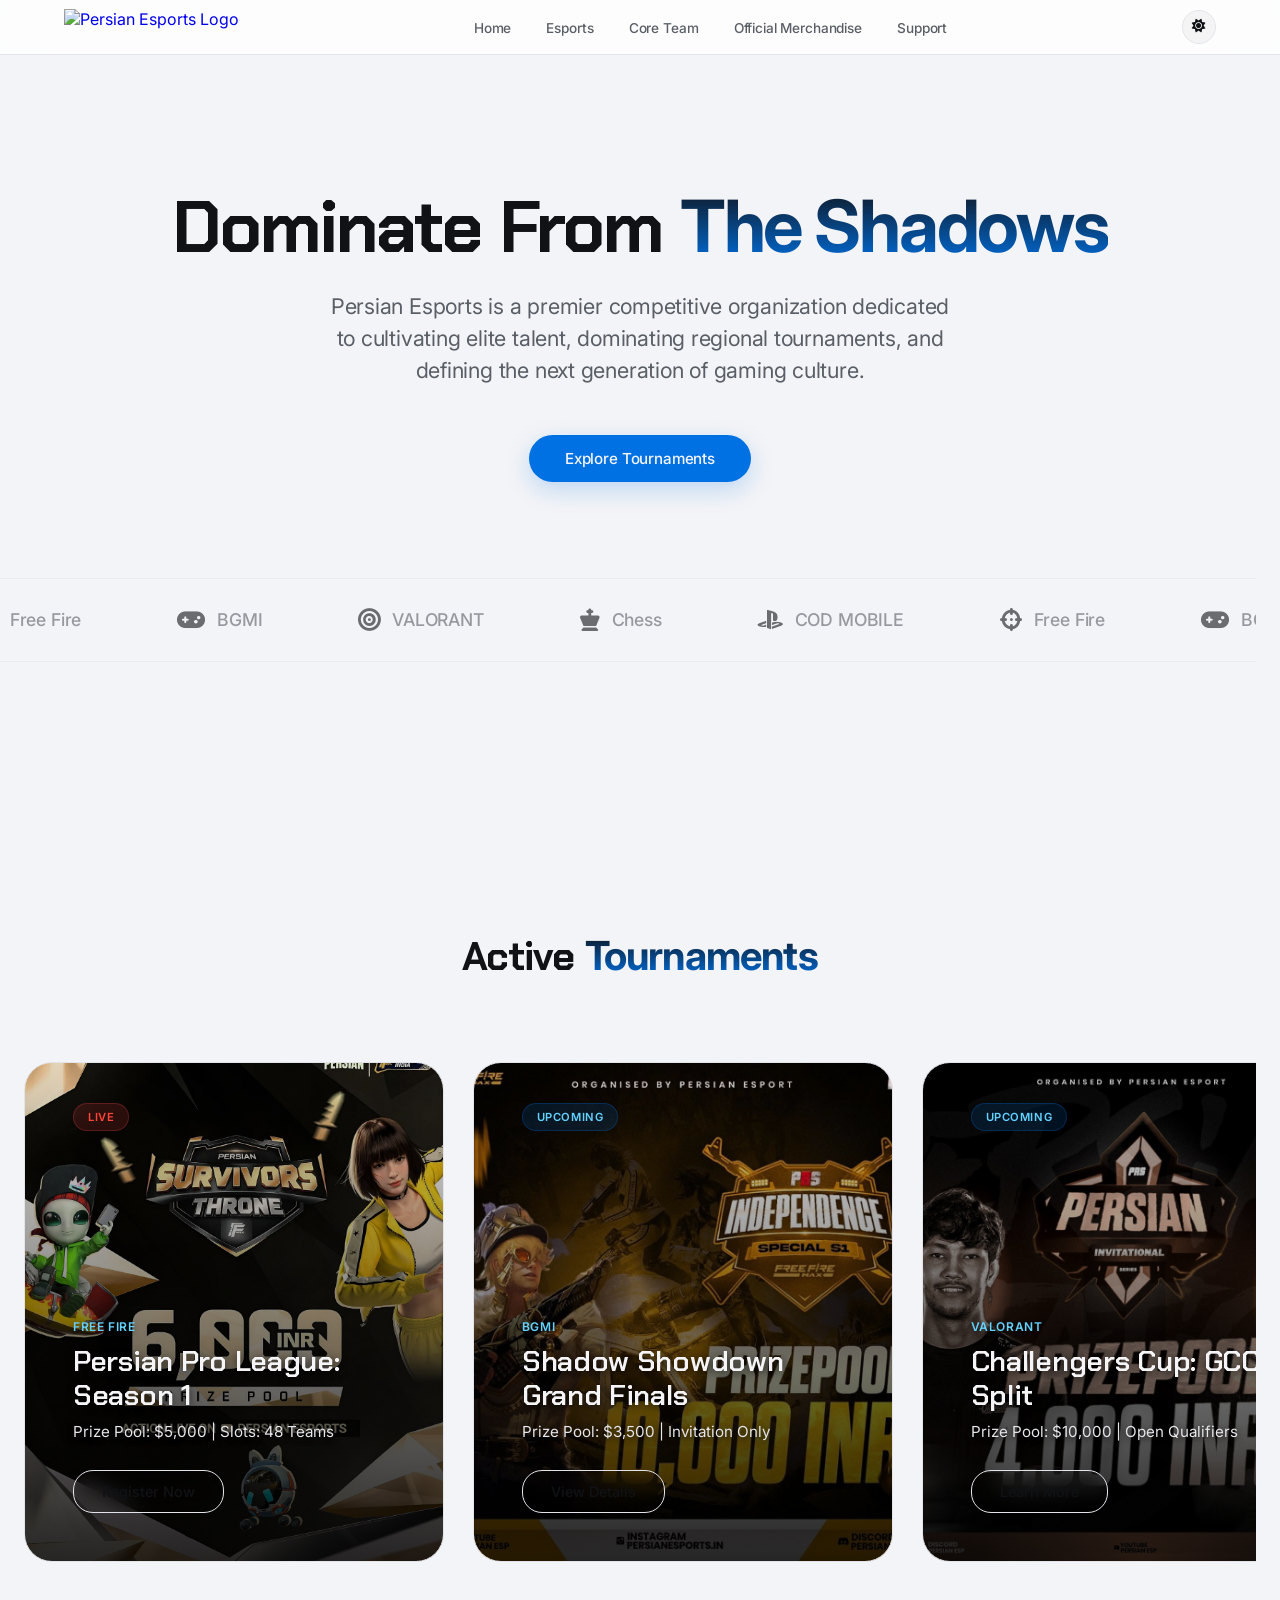
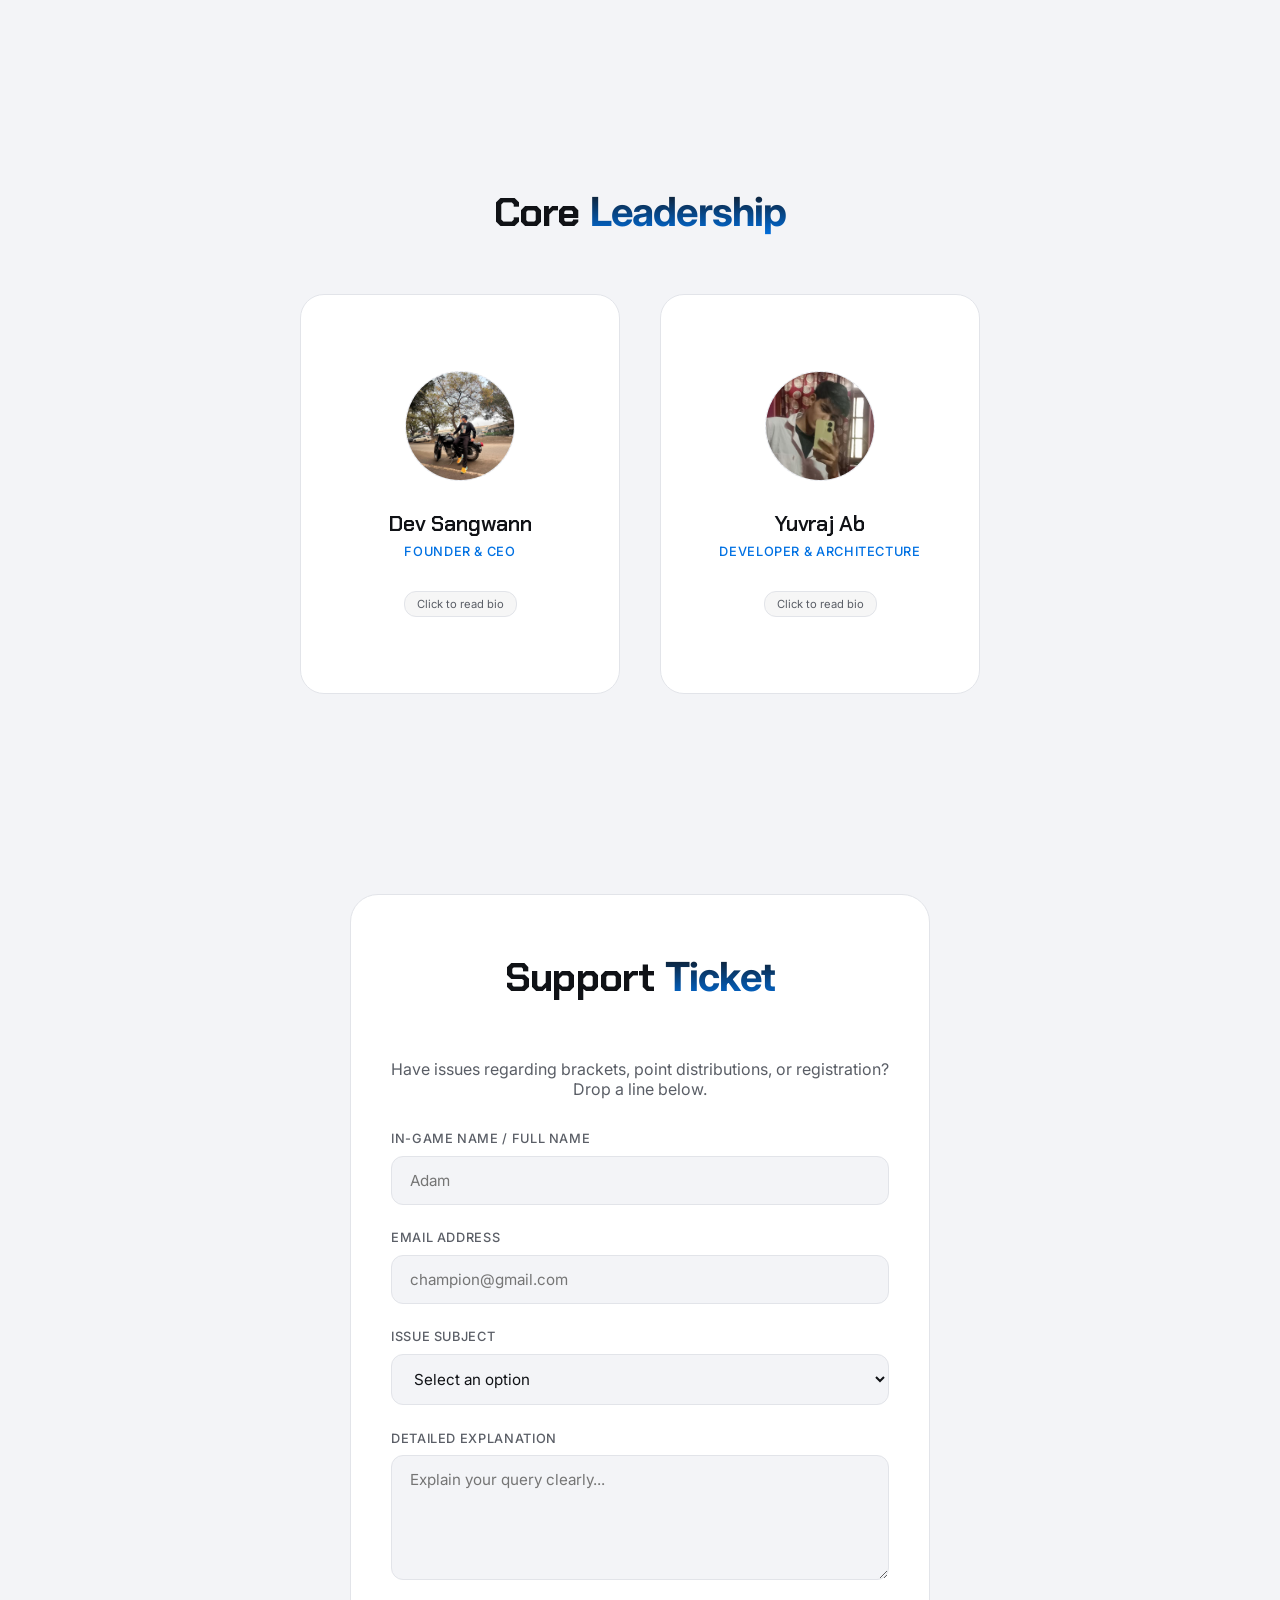
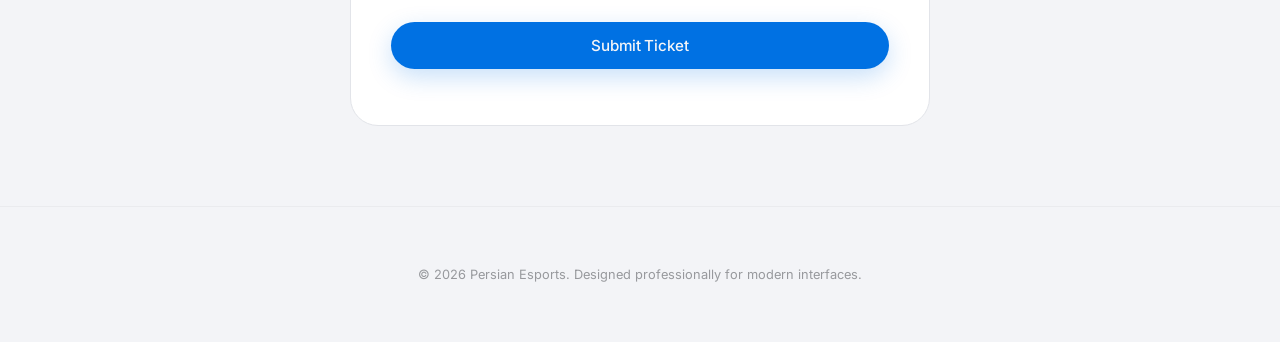
==== index.html @ 06c3b3c6 "Update index.html" ====
<!DOCTYPE html>
<html lang="en" data-theme="dark">
<head>
    <meta charset="UTF-8">
    <meta name="viewport" content="width=device-width, initial-scale=1.0">
    <title>Persian Esports</title>
    <link rel="preconnect" href="https://fonts.googleapis.com">
    <link rel="preconnect" href="https://fonts.gstatic.com" crossorigin>
    <link href="https://fonts.googleapis.com/css2?family=Chakra+Petch:wght@500;600;700&family=Inter:wght@400;500;600;700&display=swap" rel="stylesheet">
    <link rel="stylesheet" href="style.css">
    <link rel="stylesheet" href="https://cdnjs.cloudflare.com/ajax/libs/font-awesome/6.4.0/css/all.min.css">
</head>
<body>

    <canvas id="bg-canvas"></canvas>

    <nav class="navbar">
        <div class="nav-container">
            <a href="#home" class="logo-container">
                <img src="assets/bglogo.png" alt="Persian Esports Logo" class="nav-logo">
            </a>
            <ul class="nav-menu">
                <li><a href="#home">Home</a></li>
                <li><a href="#esports">Esports</a></li>
                <li><a href="#core-team">Core Team</a></li>
                <li><a href="merch.html">Official Merchandise</a></li>
                <li><a href="#support">Support</a></li>
            </ul>
            <div class="nav-actions">
                <button id="theme-toggle" class="theme-toggle" aria-label="Toggle theme">
                    <i class="fas fa-moon"></i>
                </button>
                <div class="hamburger">
                    <span class="bar"></span>
                    <span class="bar"></span>
                    <span class="bar"></span>
                </div>
            </div>
        </div>
    </nav>

    <main>

        <section id="home" class="section hero-section">
            <div class="hero-content">
                <h1>Dominate From <span class="text-gradient">The Shadows</span></h1>
                <p>Persian Esports is a premier competitive organization dedicated to cultivating elite talent, dominating regional tournaments, and defining the next generation of gaming culture.</p>
                <a href="#esports" class="btn-primary">Explore Tournaments</a>
            </div>

            <div class="partners-marquee">
                <div class="marquee-track">
                    <div class="partner-logo"><i class="fas fa-crosshairs"></i>Free Fire</div>
                    <div class="partner-logo"><i class="fas fa-gamepad"></i> BGMI</div>
                    <div class="partner-logo"><i class="fas fa-bullseye"></i> VALORANT</div>
                    <div class="partner-logo"><i class="fas fa-chess-king"></i> Chess</div>
                    <div class="partner-logo"><i class="fab fa-playstation"></i> COD MOBILE</div>
                    <div class="partner-logo"><i class="fas fa-crosshairs"></i>Free Fire</div>
                    <div class="partner-logo"><i class="fas fa-gamepad"></i> BGMI</div>
                    <div class="partner-logo"><i class="fas fa-bullseye"></i> VALORANT</div>
                    <div class="partner-logo"><i class="fas fa-chess-king"></i> Chess</div>
                    <div class="partner-logo"><i class="fab fa-playstation"></i> COD MOBILE</div>
                </div>
            </div>
        </section>

        <section id="esports" class="section">
            <h2 class="section-title">Active <span class="text-gradient">Tournaments</span></h2>
            <div class="apple-carousel">

                <div class="carousel-card" style="background-image: linear-gradient(180deg, rgba(0,0,0,0.1) 0%, rgba(0,0,0,0.85) 100%), url('assets/t1.jpg');">
                    <div class="card-badge live">Live</div>
                    <div class="card-content">
                        <span>Free Fire</span>
                        <h3>Persian Pro League: Season 1</h3>
                        <p>Prize Pool: $5,000 | Slots: 48 Teams</p>
                        <a href="#" class="btn-secondary">Register Now</a>
                    </div>
                </div>

                <div class="carousel-card" style="background-image: linear-gradient(180deg, rgba(0,0,0,0.1) 0%, rgba(0,0,0,0.85) 100%), url('assets/t2.jpg');">
                    <div class="card-badge upcoming">Upcoming</div>
                    <div class="card-content">
                        <span>BGMI</span>
                        <h3>Shadow Showdown Grand Finals</h3>
                        <p>Prize Pool: $3,500 | Invitation Only</p>
                        <a href="#" class="btn-secondary">View Details</a>
                    </div>
                </div>

                <div class="carousel-card" style="background-image: linear-gradient(180deg, rgba(0,0,0,0.1) 0%, rgba(0,0,0,0.85) 100%), url('assets/t3.jpg');">
                    <div class="card-badge upcoming">Upcoming</div>
                    <div class="card-content">
                        <span>Valorant</span>
                        <h3>Challengers Cup: GCC Split</h3>
                        <p>Prize Pool: $10,000 | Open Qualifiers</p>
                        <a href="#" class="btn-secondary">Learn More</a>
                    </div>
                </div>

                <div class="carousel-card" style="background-image: linear-gradient(180deg, rgba(0,0,0,0.1) 0%, rgba(0,0,0,0.85) 100%), url('assets/t4.jpg');">
                    <div class="card-badge upcoming">Upcoming</div>
                    <div class="card-content">
                        <span>Call of Duty</span>
                        <h3>Persian Mayhem: Warzone Split</h3>
                        <p>Prize Pool: $4,000 | Duo TPP</p>
                        <a href="#" class="btn-secondary">Learn More</a>
                    </div>
                </div>

            </div>
        </section>

        <section id="core-team" class="section">
            <h2 class="section-title">Core <span class="text-gradient">Leadership</span></h2>
            <div class="team-grid">

                <div class="team-card">
                    <div class="team-card-inner">
                        <div class="team-card-front">
                            <div class="photo-placeholder">
                                <img src="assets/devs.png" alt="Dev">
                            </div>
                            <h3>Dev Sangwann</h3>
                            <p class="role">Founder & CEO</p>
                            <span class="hint-text">Click to read bio</span>
                        </div>
                        <div class="team-card-back">
                            <h3>About Dev Sangwann</h3>
                            <p>Persian esports strategist with over 3 years of experience managing regional tier-1 lineups and executing massive scale events.</p>
                            <div class="social-links">
                                <a href="https://instagram.com/devsangwann"><i class="fab fa-instagram"></i></a>
                                <a href="https://discord.com/prs"><i class="fab fa-discord"></i></a>
                            </div>
                        </div>
                    </div>
                </div>

                <div class="team-card">
                    <div class="team-card-inner">
                        <div class="team-card-front">
                            <div class="photo-placeholder">
                                <img src="assets/yuvraj.png" alt="Yuvraj">
                            </div>
                            <h3>Yuvraj Ab</h3>
                            <p class="role">Developer & Architecture</p>
                            <span class="hint-text">Click to read bio</span>
                        </div>
                        <div class="team-card-back">
                            <h3>About Yuvraj</h3>
                            <p>Learning Software Developer, Building Systems and Architecture with the knowledge of LLM, Backends and Database Management. Connect throught ticket</p>
                            <div class="social-links">
                                <a href="https://instagram.com/f1.yuvraj"><i class="fab fa-instagram"></i></a>
                                <a href="https://twitter.com/ftyuvii"><i class="fab fa-twitter"></i></a>
                            </div>
                        </div>
                    </div>
                </div>

            </div>
        </section>

        <section id="support" class="section">
            <div class="support-container">
                <h2 class="section-title">Support <span class="text-gradient">Ticket</span></h2>
                <p class="support-subtext">Have issues regarding brackets, point distributions, or registration? Drop a line below.</p>

                <form id="support-form" action="https://formspree.io/f/YOUR_FORM_ID" method="POST">
                    <div class="form-group">
                        <label for="name">In-Game Name / Full Name</label>
                        <input type="text" id="name" name="name" required placeholder="Adam">
                    </div>
                    <div class="form-group">
                        <label for="email">Email Address</label>
                        <input type="email" id="email" name="email" required placeholder="champion@gmail.com">
                    </div>
                    <div class="form-group">
                        <label for="subject">Issue Subject</label>
                        <select id="subject" name="subject" required>
                            <option value="" disabled selected>Select an option</option>
                            <option value="registration">Registration Errors</option>
                            <option value="points">Points Table Dispute</option>
                            <option value="sponsorship">Sponsorship / Media</option>
                            <option value="other">Other Queries</option>
                        </select>
                    </div>
                    <div class="form-group">
                        <label for="message">Detailed Explanation</label>
                        <textarea id="message" name="message" rows="5" required placeholder="Explain your query clearly..."></textarea>
                    </div>
                    <button type="submit" class="btn-primary form-submit-btn">Submit Ticket</button>
                </form>

                <div id="success-modal" class="modal">
                    <div class="modal-content">
                        <i class="fas fa-check-circle success-icon"></i>
                        <h3>Ticket Submitted Successfully</h3>
                        <p>Our administrators will review your issue and reach out via email within 24 hours.</p>
                        <button id="close-modal" class="btn-secondary">Dismiss</button>
                    </div>
                </div>
            </div>
        </section>

    </main>

    <footer>
        <p>&copy; 2026 Persian Esports. Designed professionally for modern interfaces.</p>
    </footer>

    <script src="script.js"></script>
</body>
</html>
---- style.css ----
* {
    margin: 0;
    padding: 0;
    box-sizing: border-box;
    font-family: 'Inter', -apple-system, BlinkMacSystemFont, 'Segoe UI', Roboto, sans-serif;
    scroll-behavior: smooth;
    -webkit-font-smoothing: antialiased;
}

:root {
    --bg-deep-black: #000000;
    --bg-card-dark: #0a0a0f;
    --neon-blue: #0071e3;
    --neon-blue-glow: rgba(0, 113, 227, 0.3);
    --text-white: #f5f5f7;
    --text-gray: #86868b;
    --text-faint: rgba(255, 255, 255, 0.3);
    --border-color: #1c1c22;
    --surface-subtle: rgba(255, 255, 255, 0.03);
    --nav-bg: rgba(0, 0, 0, 0.75);
    --nav-mobile-bg: rgba(0, 0, 0, 0.96);
    --overlay-bg: rgba(0, 0, 0, 0.85);
    --input-bg: #000000;
}

html[data-theme="light"] {
    --bg-deep-black: #f3f4f7;
    --bg-card-dark: #ffffff;
    --neon-blue: #0071e3;
    --neon-blue-glow: rgba(0, 113, 227, 0.22);
    --text-white: #101216;
    --text-gray: #5a5e66;
    --text-faint: rgba(16, 18, 22, 0.4);
    --border-color: #e2e4e9;
    --surface-subtle: rgba(16, 18, 22, 0.035);
    --nav-bg: rgba(255, 255, 255, 0.78);
    --nav-mobile-bg: rgba(255, 255, 255, 0.97);
    --overlay-bg: rgba(10, 10, 15, 0.6);
    --input-bg: #f3f4f7;
}

html, body {
    background-color: var(--bg-deep-black);
    color: var(--text-white);
    width: 100%;
    max-width: 100%;
    overflow-x: hidden;
    position: relative;
    transition: background-color 0.35s ease, color 0.35s ease;
}

#bg-canvas {
    position: fixed;
    top: 0;
    left: 0;
    width: 100%;
    height: 100%;
    z-index: -1;
    pointer-events: none;
    opacity: 0.4;
}

.section {
    padding: 120px 24px 80px 24px;
    max-width: 1400px;
    margin: 0 auto;
    width: 100%;
    overflow: hidden;
}

.section-title {
    font-family: 'Chakra Petch', 'Inter', sans-serif;
    font-size: 2.5rem;
    font-weight: 700;
    letter-spacing: -0.02em;
    margin-bottom: 3.5rem;
    text-align: center;
}

.text-gradient {
    background: linear-gradient(180deg, #ffffff 0%, #0071e3 100%);
    -webkit-background-clip: text;
    -webkit-text-fill-color: transparent;
}

html[data-theme="light"] .text-gradient {
    background: linear-gradient(180deg, #101216 0%, #0071e3 100%);
    -webkit-background-clip: text;
    -webkit-text-fill-color: transparent;
}

.btn-primary {
    display: inline-block;
    background: var(--neon-blue);
    color: #f5f5f7;
    padding: 14px 36px;
    border-radius: 24px;
    text-decoration: none;
    font-weight: 500;
    font-size: 0.95rem;
    letter-spacing: -0.01em;
    box-shadow: 0 8px 24px var(--neon-blue-glow);
    transition: all 0.3s cubic-bezier(0.25, 1, 0.5, 1);
    border: none;
    cursor: pointer;
}

.btn-primary:hover {
    transform: scale(1.02);
    box-shadow: 0 12px 32px rgba(0, 113, 227, 0.5);
}

.btn-secondary {
    display: inline-block;
    background: var(--surface-subtle);
    color: var(--text-white);
    padding: 12px 28px;
    border-radius: 20px;
    text-decoration: none;
    font-weight: 500;
    font-size: 0.9rem;
    border: 1px solid var(--border-color);
    backdrop-filter: blur(12px);
    -webkit-backdrop-filter: blur(12px);
    transition: all 0.25s ease;
    cursor: pointer;
}

.btn-secondary:hover {
    background-color: var(--neon-blue);
    border-color: var(--neon-blue);
    color: #f5f5f7;
    box-shadow: 0 4px 12px var(--neon-blue-glow);
}

.navbar {
    position: fixed;
    top: 0;
    left: 0;
    width: 100%;
    background-color: var(--nav-bg);
    backdrop-filter: blur(20px);
    -webkit-backdrop-filter: blur(20px);
    border-bottom: 1px solid var(--border-color);
    z-index: 10000;
    transition: background-color 0.35s ease, border-color 0.35s ease;
}

.nav-container {
    display: flex;
    justify-content: space-between;
    align-items: center;
    max-width: 1200px;
    height: 54px;
    margin: 0 auto;
    padding: 0 24px;
}

.logo-container {
    display: flex;
    align-items: center;
    text-decoration: none;
    height: 100%;
}

.nav-logo {
    height: 36px;
    width: auto;
    object-fit: contain;
    transition: transform 0.25s ease;
}

.nav-logo:hover {
    transform: scale(1.04);
}

.nav-menu {
    display: flex;
    list-style: none;
    gap: 2.2rem;
}

.nav-menu a {
    color: var(--text-gray);
    text-decoration: none;
    font-weight: 500;
    font-size: 0.85rem;
    letter-spacing: -0.01em;
    transition: color 0.25s ease;
}

.nav-menu a:hover {
    color: var(--text-white);
}

.nav-actions {
    display: flex;
    align-items: center;
    gap: 1rem;
}

.theme-toggle {
    display: flex;
    align-items: center;
    justify-content: center;
    width: 34px;
    height: 34px;
    border-radius: 50%;
    border: 1px solid var(--border-color);
    background-color: var(--surface-subtle);
    color: var(--text-white);
    cursor: pointer;
    font-size: 0.85rem;
    transition: all 0.25s ease;
}

.theme-toggle:hover {
    border-color: var(--neon-blue);
    color: var(--neon-blue);
    transform: scale(1.06);
}

.hamburger {
    display: none;
    cursor: pointer;
    padding: 4px;
}

.bar {
    display: block;
    width: 18px;
    height: 2px;
    margin: 4px auto;
    transition: all 0.25s ease;
    background-color: var(--text-white);
}

.hero-section {
    min-height: 90vh;
    display: flex;
    flex-direction: column;
    justify-content: center;
    align-items: center;
    text-align: center;
    width: 100%;
}

.hero-content {
    padding: 0 20px;
}

.hero-content h1 {
    font-family: 'Chakra Petch', 'Inter', sans-serif;
    font-size: 4.5rem;
    font-weight: 700;
    letter-spacing: -0.03em;
    line-height: 1.05;
    margin-bottom: 1.5rem;
}

.hero-content p {
    font-size: 1.35rem;
    color: var(--text-gray);
    max-width: 640px;
    margin: 0 auto 3rem auto;
    line-height: 1.5;
    font-weight: 400;
    letter-spacing: -0.01em;
}

.partners-marquee {
    width: 100vw;
    position: relative;
    left: 50%;
    transform: translateX(-50%);
    margin-top: 6rem;
    overflow: hidden;
    padding: 30px 0;
    background: transparent;
    border-top: 1px solid var(--surface-subtle);
    border-bottom: 1px solid var(--surface-subtle);
}

.marquee-track {
    display: flex;
    width: max-content;
    animation: scrollMarquee 28s linear infinite;
    gap: 6rem;
}

.partner-logo {
    display: flex;
    align-items: center;
    gap: 12px;
    color: var(--text-gray);
    font-weight: 500;
    font-size: 1.1rem;
    letter-spacing: -0.01em;
    white-space: nowrap;
    opacity: 0.6;
    transition: opacity 0.3s ease;
}

.partner-logo:hover {
    opacity: 0.9;
}

.partner-logo i {
    font-size: 1.4rem;
    color: var(--text-white);
}

@keyframes scrollMarquee {
    0% { transform: translateX(0); }
    100% { transform: translateX(-50%); }
}

.apple-carousel {
    display: flex;
    gap: 1.8rem;
    overflow-x: auto;
    padding: 24px 0;
    scroll-snap-type: x mandatory;
    scrollbar-width: none;
    -ms-overflow-style: none;
}

.apple-carousel::-webkit-scrollbar {
    display: none;
}

.carousel-card {
    flex: 0 0 420px;
    height: 500px;
    background-color: var(--bg-card-dark);
    background-size: cover;
    background-position: center;
    background-repeat: no-repeat;
    border-radius: 28px;
    border: 1px solid var(--border-color);
    padding: 3rem;
    display: flex;
    flex-direction: column;
    justify-content: flex-end;
    position: relative;
    scroll-snap-align: start;
    transition: all 0.4s cubic-bezier(0.25, 1, 0.5, 1);
}

.carousel-card:hover {
    transform: translateY(-6px);
    border-color: rgba(0, 113, 227, 0.4);
    box-shadow: 0 20px 40px rgba(0, 113, 227, 0.15);
}

.card-badge {
    position: absolute;
    top: 2.5rem;
    left: 3rem;
    padding: 6px 14px;
    border-radius: 16px;
    font-size: 0.7rem;
    text-transform: uppercase;
    font-weight: 600;
    letter-spacing: 0.05em;
}

.card-badge.live {
    background-color: rgba(239, 68, 68, 0.15);
    color: #ff453a;
    border: 1px solid rgba(239, 68, 68, 0.25);
}

.card-badge.upcoming {
    background-color: rgba(0, 113, 227, 0.15);
    color: #64d2ff;
    border: 1px solid rgba(0, 113, 227, 0.25);
}

.carousel-card span {
    text-transform: uppercase;
    font-size: 0.75rem;
    color: #64d2ff;
    font-weight: 600;
    letter-spacing: 0.05em;
    display: block;
    margin-bottom: 0.6rem;
    text-shadow: 0 2px 4px rgba(0,0,0,0.5);
}

.carousel-card h3 {
    font-family: 'Chakra Petch', 'Inter', sans-serif;
    font-size: 1.8rem;
    font-weight: 600;
    line-height: 1.2;
    margin-bottom: 0.6rem;
    letter-spacing: -0.01em;
    color: #f5f5f7;
    text-shadow: 0 2px 8px rgba(0,0,0,0.8);
}

.carousel-card p {
    color: #e5e5ea;
    font-size: 0.95rem;
    margin-bottom: 1.8rem;
    text-shadow: 0 2px 6px rgba(0,0,0,0.8);
}

.poster-grid {
    display: grid;
    grid-template-columns: repeat(auto-fill, minmax(280px, 1fr));
    gap: 1.8rem;
    width: 100%;
}

.poster-item {
    background-color: var(--bg-card-dark);
    aspect-ratio: 3/4;
    border-radius: 22px;
    border: 1px solid var(--border-color);
    overflow: hidden;
    position: relative;
    transition: all 0.3s cubic-bezier(0.25, 1, 0.5, 1);
}

.poster-item:hover {
    transform: scale(1.02);
    border-color: rgba(0, 113, 227, 0.3);
}

.poster-placeholder {
    width: 100%;
    height: 100%;
    display: flex;
    flex-direction: column;
    justify-content: center;
    align-items: center;
    color: var(--border-color);
    padding: 24px;
    text-align: center;
}

.poster-icon {
    font-size: 2.5rem;
    margin-bottom: 1.2rem;
    color: var(--surface-subtle);
}

.poster-placeholder span {
    color: var(--text-gray);
    font-size: 0.9rem;
    font-weight: 400;
}

.team-grid {
    display: flex;
    justify-content: center;
    align-items: center;
    flex-wrap: wrap;
    gap: 2.5rem;
    width: 100%;
}

.team-card {
    background-color: transparent;
    width: 320px;
    height: 400px;
    perspective: 1000px;
    cursor: pointer;
}

.team-card-inner {
    position: relative;
    width: 100%;
    height: 100%;
    text-align: center;
    transition: transform 0.6s cubic-bezier(0.4, 0, 0.2, 1);
    transform-style: preserve-3d;
}

.team-card.flipped .team-card-inner {
    transform: rotateY(180deg);
}

.team-card-front, .team-card-back {
    position: absolute;
    width: 100%;
    height: 100%;
    -webkit-backface-visibility: hidden;
    backface-visibility: hidden;
    border-radius: 24px;
    border: 1px solid var(--border-color);
    padding: 2.5rem;
    display: flex;
    flex-direction: column;
    justify-content: center;
    align-items: center;
}

.team-card-front {
    background-color: var(--bg-card-dark);
}

.photo-placeholder {
    width: 110px;
    height: 110px;
    border-radius: 50%;
    background-color: var(--bg-deep-black);
    border: 1px dashed var(--border-color);
    display: flex;
    justify-content: center;
    align-items: center;
    font-size: 2rem;
    overflow: hidden;
    color: var(--text-faint);
    margin-bottom: 1.8rem;
}

.photo-placeholder img {
    width: 100%;
    height: 100%;
    object-fit: cover;
}

.team-card-front h3 {
    font-family: 'Chakra Petch', 'Inter', sans-serif;
    font-size: 1.35rem;
    font-weight: 600;
    margin-bottom: 0.4rem;
    letter-spacing: -0.01em;
}

.role {
    color: var(--neon-blue);
    font-weight: 500;
    font-size: 0.8rem;
    text-transform: uppercase;
    letter-spacing: 0.05em;
    margin-bottom: 2rem;
}

.hint-text {
    font-size: 0.7rem;
    color: var(--text-gray);
    border: 1px solid var(--border-color);
    padding: 5px 12px;
    border-radius: 12px;
    background: var(--surface-subtle);
}

.team-card-back {
    background-color: var(--bg-card-dark);
    transform: rotateY(180deg);
    border-color: rgba(0, 113, 227, 0.25);
}

.team-card-back h3 {
    font-family: 'Chakra Petch', 'Inter', sans-serif;
}

.team-card-back p {
    color: var(--text-gray);
    font-size: 0.9rem;
    line-height: 1.6;
    margin-top: 1rem;
    margin-bottom: 1.8rem;
}

.social-links {
    display: flex;
    gap: 1.2rem;
}

.social-links a {
    color: var(--text-gray);
    font-size: 1.1rem;
    transition: color 0.2s ease;
}

.social-links a:hover {
    color: var(--neon-blue);
}

.support-container {
    max-width: 580px;
    margin: 0 auto;
    background-color: var(--bg-card-dark);
    padding: 3.5rem 2.5rem;
    border-radius: 28px;
    border: 1px solid var(--border-color);
    width: 100%;
}

.support-subtext {
    text-align: center;
    color: var(--text-gray);
    margin-bottom: 2rem;
}

#support-form {
    display: flex;
    flex-direction: column;
    gap: 1.6rem;
}

.form-group {
    display: flex;
    flex-direction: column;
    gap: 0.6rem;
}

.form-group label {
    font-size: 0.8rem;
    text-transform: uppercase;
    font-weight: 500;
    letter-spacing: 0.05em;
    color: var(--text-gray);
}

.form-group input, .form-group select, .form-group textarea {
    background-color: var(--input-bg);
    border: 1px solid var(--border-color);
    padding: 14px 18px;
    border-radius: 12px;
    color: var(--text-white);
    font-size: 0.95rem;
    outline: none;
    transition: all 0.2s ease;
    width: 100%;
}

.form-group input:focus, .form-group select:focus, .form-group textarea:focus {
    border-color: var(--neon-blue);
    background-color: var(--surface-subtle);
}

.form-submit-btn {
    width: 100%;
    margin-top: 1rem;
}

.modal {
    display: none;
    position: fixed;
    top: 0;
    left: 0;
    width: 100%;
    height: 100%;
    background-color: var(--overlay-bg);
    backdrop-filter: blur(16px);
    -webkit-backdrop-filter: blur(16px);
    z-index: 99999;
    justify-content: center;
    align-items: center;
    padding: 24px;
}

.modal-content {
    background-color: var(--bg-card-dark);
    border: 1px solid var(--border-color);
    max-width: 420px;
    width: 100%;
    padding: 3.5rem 2.5rem;
    border-radius: 28px;
    text-align: center;
}

.success-icon {
    font-size: 3.5rem;
    color: #30d158;
    margin-bottom: 1.5rem;
}

.modal-content h3 {
    font-family: 'Chakra Petch', 'Inter', sans-serif;
    font-size: 1.4rem;
    font-weight: 600;
    margin-bottom: 0.8rem;
    letter-spacing: -0.01em;
}

.modal-content p {
    color: var(--text-gray);
    font-size: 0.9rem;
    line-height: 1.5;
    margin-bottom: 2rem;
}

footer {
    text-align: center;
    padding: 60px 24px;
    border-top: 1px solid var(--surface-subtle);
    color: var(--text-faint);
    font-size: 0.8rem;
    width: 100%;
}

.merch-hero {
    text-align: center;
    padding-top: 60px;
}

.merch-hero p {
    color: var(--text-gray);
    max-width: 560px;
    margin: 1rem auto 0 auto;
    font-size: 1.05rem;
    line-height: 1.6;
}

.merch-grid {
    display: grid;
    grid-template-columns: repeat(auto-fill, minmax(260px, 1fr));
    gap: 1.8rem;
    width: 100%;
    margin-top: 3.5rem;
}

.merch-card {
    background-color: var(--bg-card-dark);
    border: 1px solid var(--border-color);
    border-radius: 22px;
    padding: 2.5rem 1.8rem;
    text-align: center;
    transition: all 0.3s cubic-bezier(0.25, 1, 0.5, 1);
}

.merch-card:hover {
    transform: translateY(-6px);
    border-color: rgba(0, 113, 227, 0.35);
    box-shadow: 0 20px 40px rgba(0, 113, 227, 0.12);
}

.merch-icon {
    width: 64px;
    height: 64px;
    border-radius: 50%;
    background: var(--surface-subtle);
    border: 1px solid var(--border-color);
    display: flex;
    align-items: center;
    justify-content: center;
    font-size: 1.5rem;
    color: var(--neon-blue);
    margin: 0 auto 1.4rem auto;
}

.merch-card h3 {
    font-family: 'Chakra Petch', 'Inter', sans-serif;
    font-size: 1.15rem;
    font-weight: 600;
    margin-bottom: 0.6rem;
}

.merch-card p {
    color: var(--text-gray);
    font-size: 0.9rem;
    line-height: 1.5;
}

.merch-tag {
    display: inline-block;
    margin-top: 1.2rem;
    padding: 5px 14px;
    border-radius: 14px;
    font-size: 0.7rem;
    font-weight: 600;
    text-transform: uppercase;
    letter-spacing: 0.05em;
    background-color: rgba(0, 113, 227, 0.15);
    color: #64d2ff;
    border: 1px solid rgba(0, 113, 227, 0.25);
}

@media (max-width: 900px) {
    .hero-content h1 {
        font-size: 3.2rem;
    }
}

@media (max-width: 768px) {
    .hamburger {
        display: block;
    }

    .hamburger.active .bar:nth-child(2) { opacity: 0; }
    .hamburger.active .bar:nth-child(1) { transform: translateY(6px) rotate(45deg); }
    .hamburger.active .bar:nth-child(3) { transform: translateY(-6px) rotate(-45deg); }

    .nav-menu {
        position: fixed;
        left: -100%;
        top: 54px;
        flex-direction: column;
        background-color: var(--nav-mobile-bg);
        backdrop-filter: blur(20px);
        -webkit-backdrop-filter: blur(20px);
        width: 100%;
        height: calc(100vh - 54px);
        text-align: center;
        gap: 3.5rem;
        padding-top: 5rem;
        transition: left 0.4s cubic-bezier(0.1, 1, 0.1, 1);
        border-top: 1px solid var(--border-color);
        z-index: 9999;
    }

    .nav-menu.active {
        left: 0;
    }

    .nav-menu a {
        font-size: 1.1rem;
        color: var(--text-white);
        display: block;
        width: 100%;
    }

    .section {
        padding: 90px 20px 50px 20px;
    }

    .hero-content h1 {
        font-size: 2.6rem;
    }

    .apple-carousel {
        padding-left: 0;
        gap: 1.2rem;
    }

    .carousel-card {
        flex: 0 0 85vw;
        height: 440px;
        background-size: cover;
        background-position: center;
        background-repeat: no-repeat;
        padding: 2rem;
    }

    .support-container {
        padding: 2.5rem 1.5rem;
    }

    .team-card {
        width: 100%;
        max-width: 320px;
    }
}
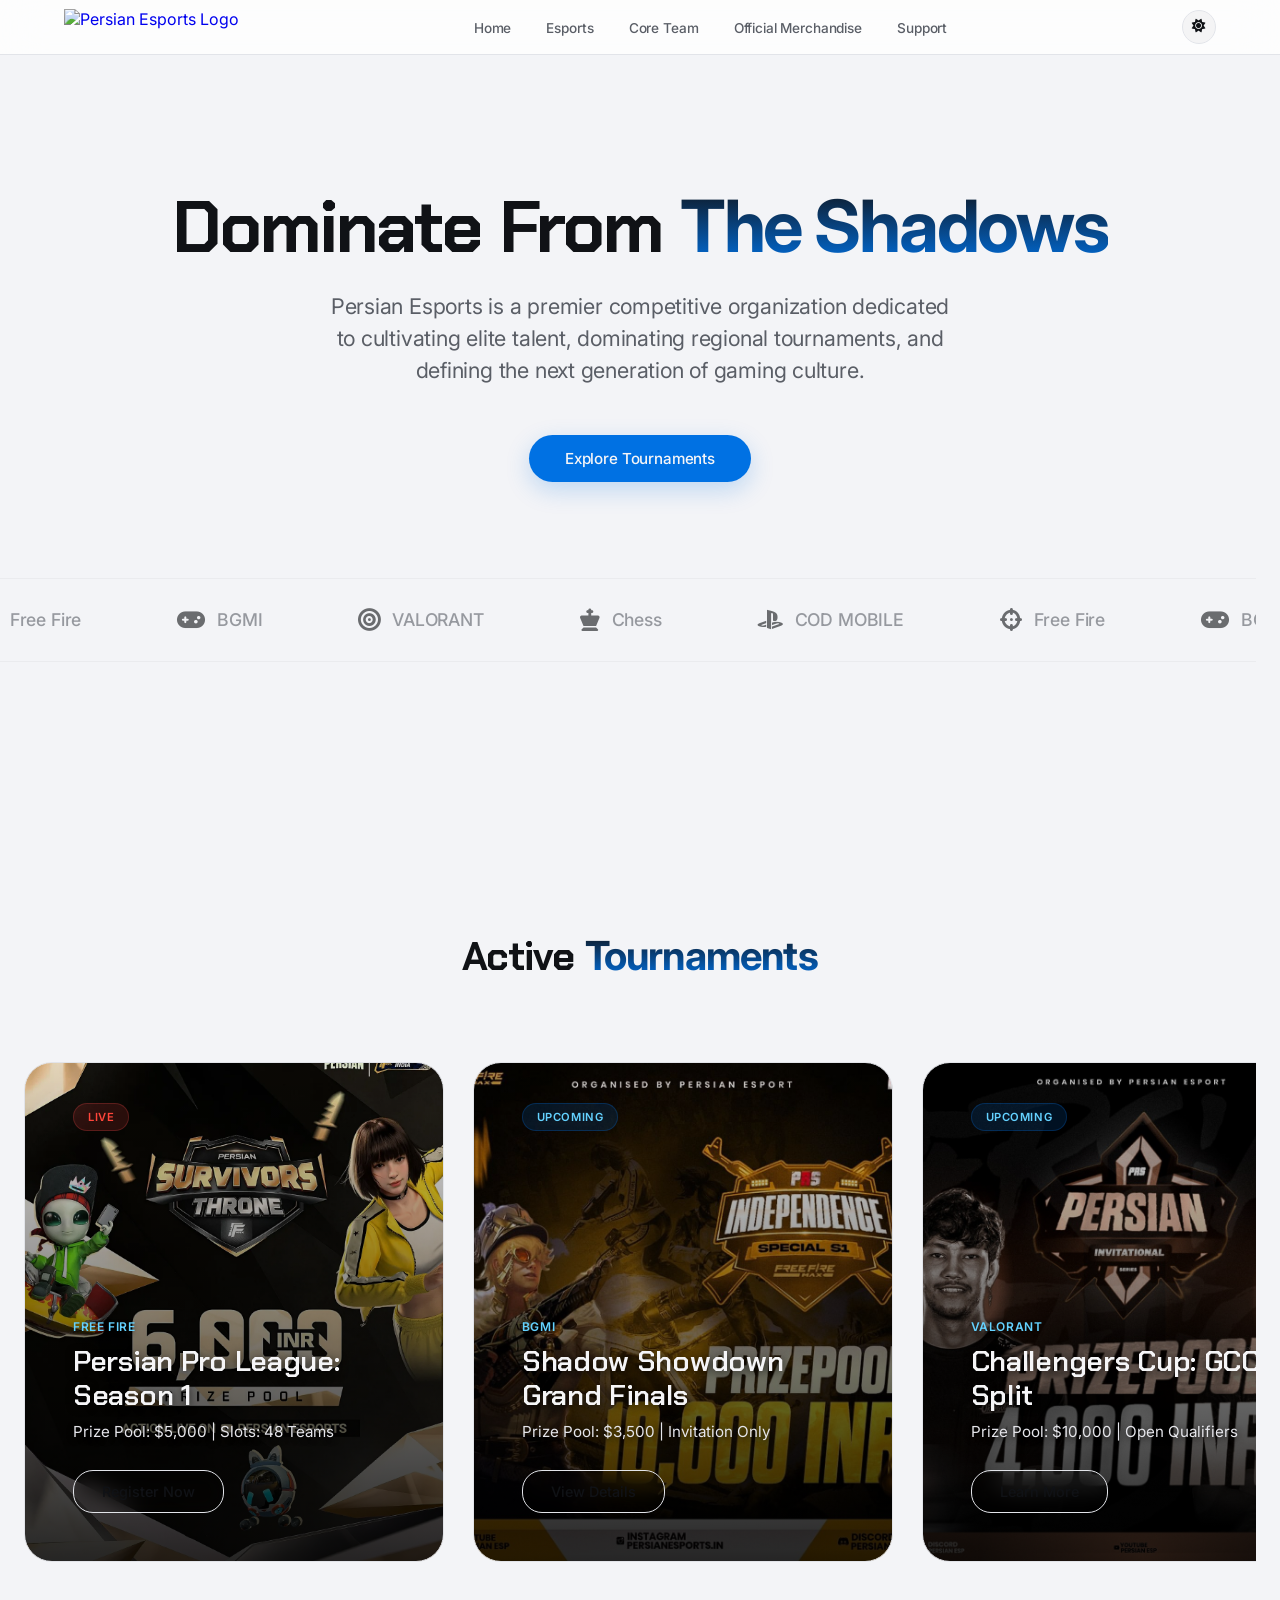
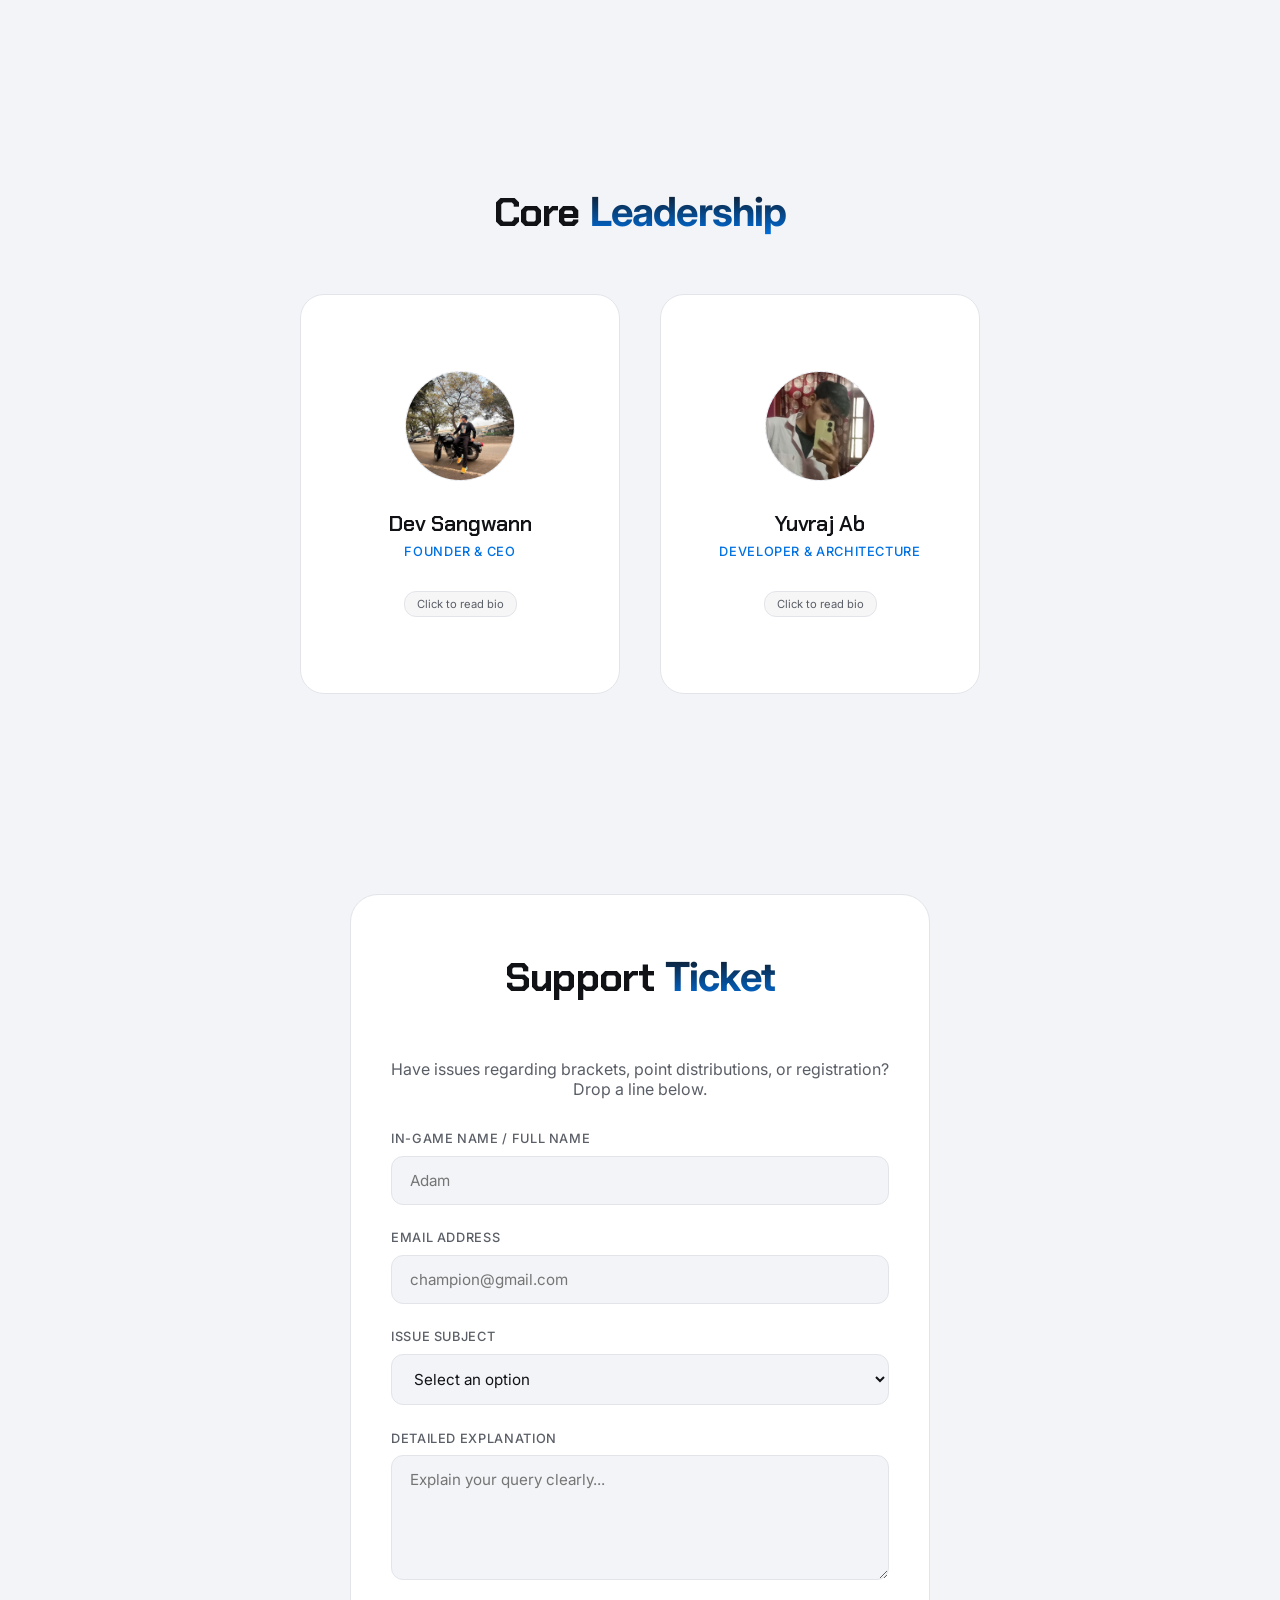
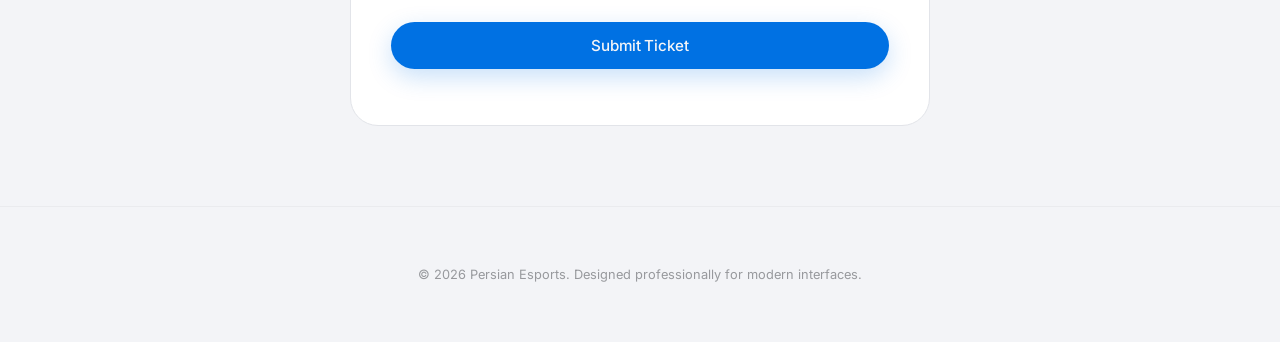
==== commit 7e18cbe9: "Update index.html" ====
--- a/index.html
+++ b/index.html
@@ -129,7 +129,7 @@
                             <h3>About Dev Sangwann</h3>
                             <p>Persian esports strategist with over 3 years of experience managing regional tier-1 lineups and executing massive scale events.</p>
                             <div class="social-links">
-                                <a href="https://instagram.com/devsangwann"><i class="fab fa-instagram"></i></a>
+                                <a href="https://instagram.com/devsangwann1"><i class="fab fa-instagram"></i></a>
                                 <a href="https://discord.com/prs"><i class="fab fa-discord"></i></a>
                             </div>
                         </div>
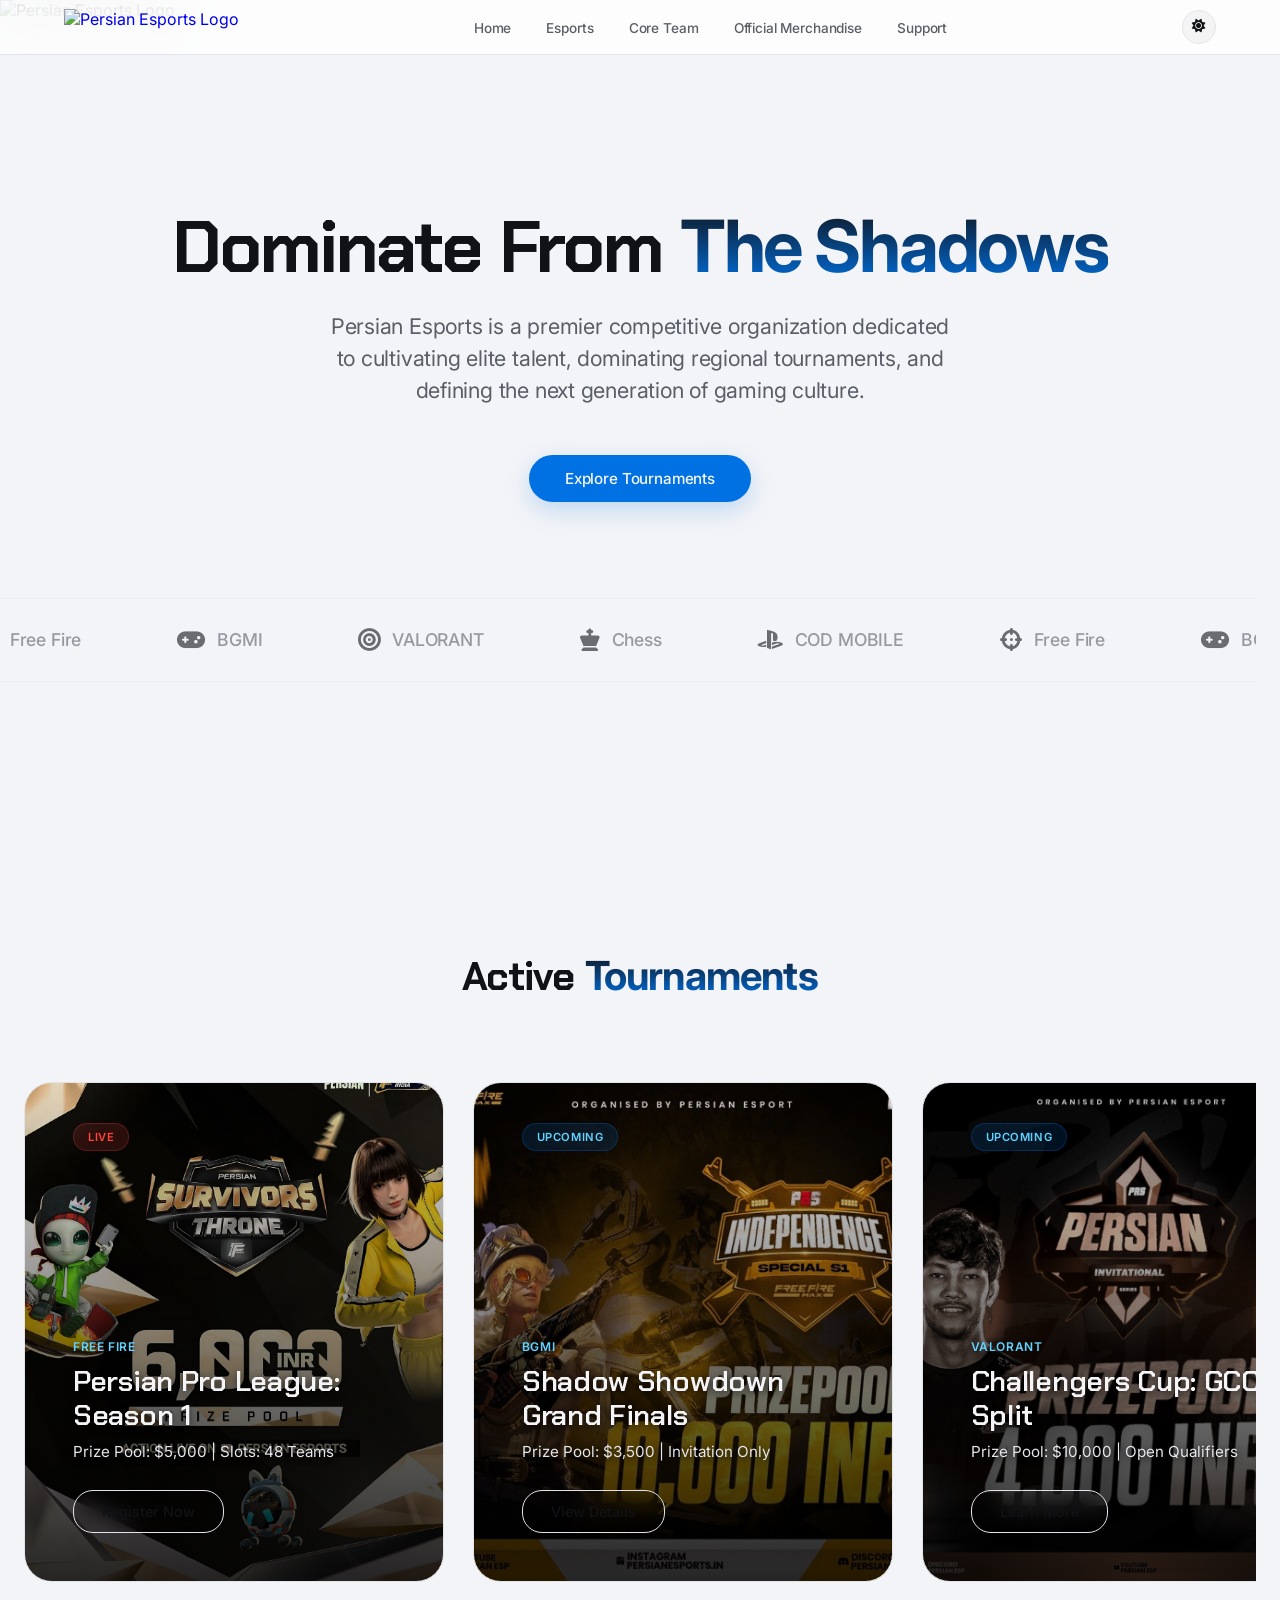
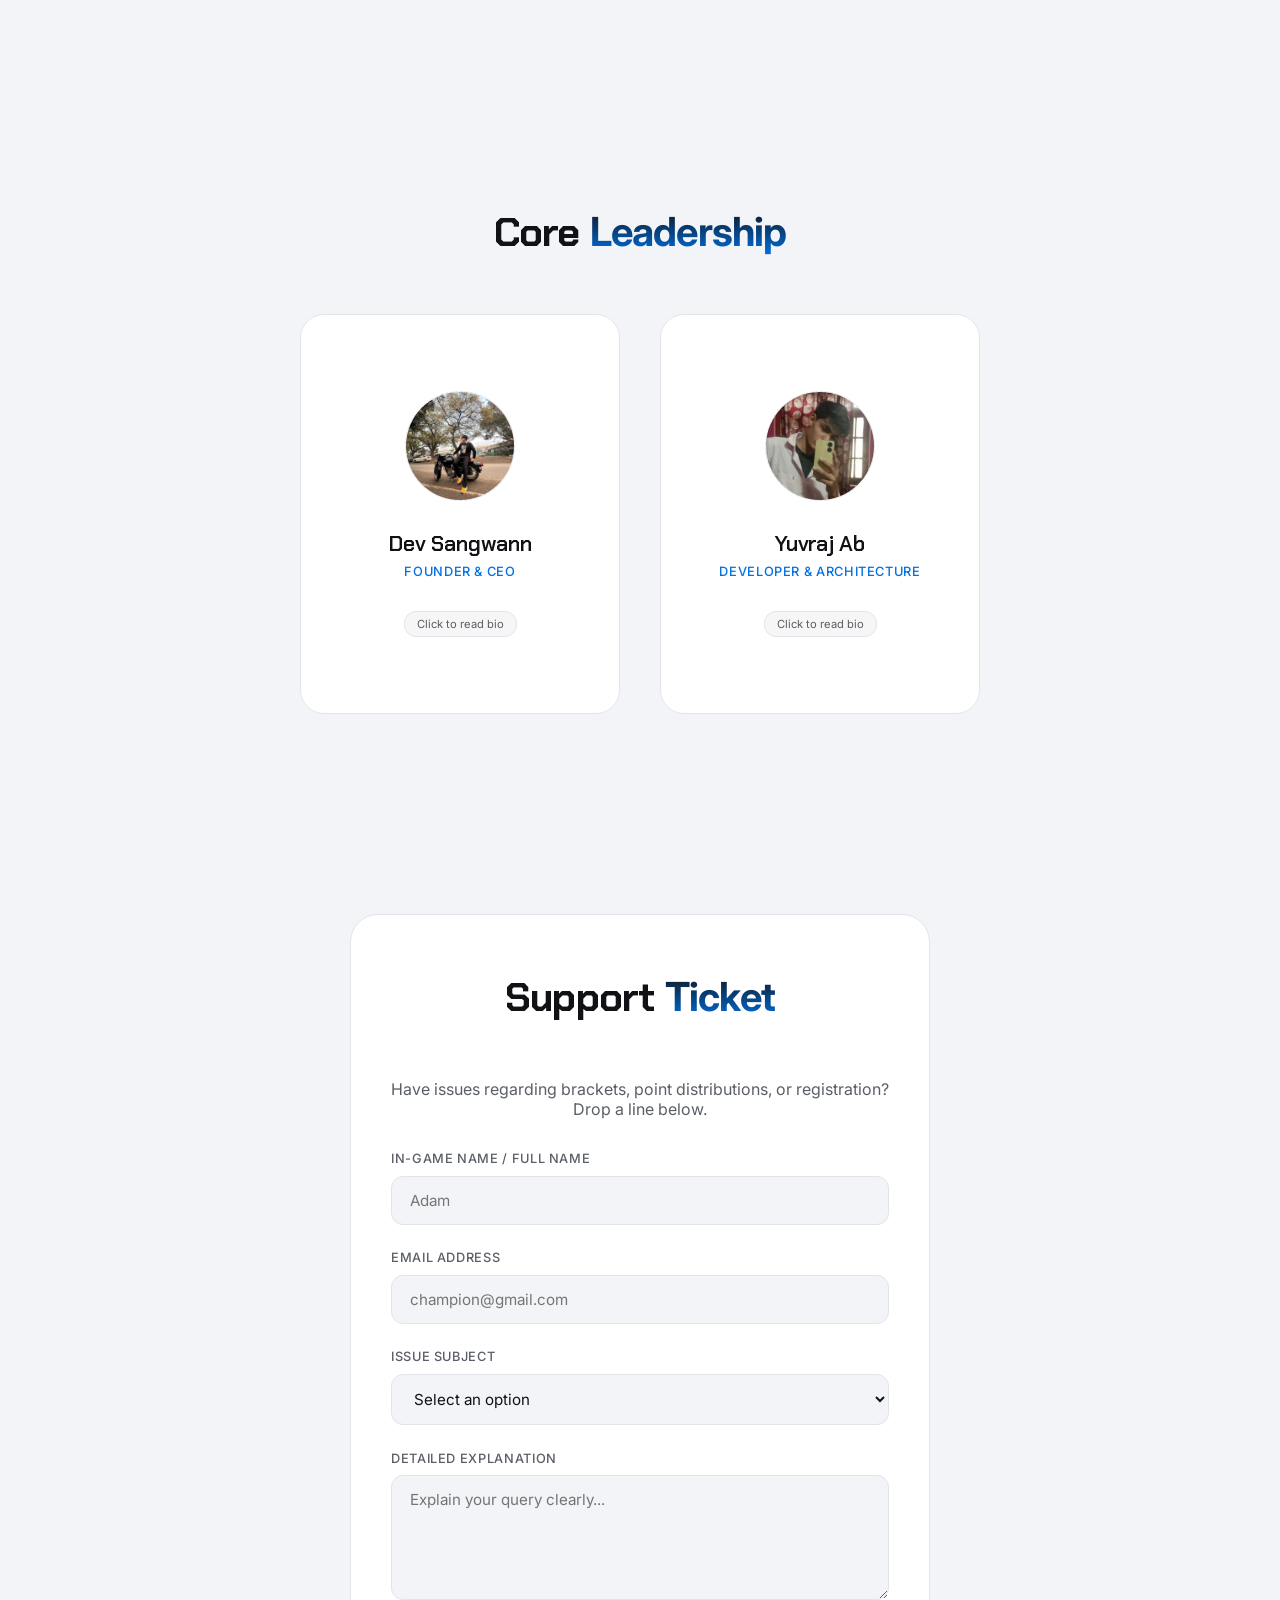
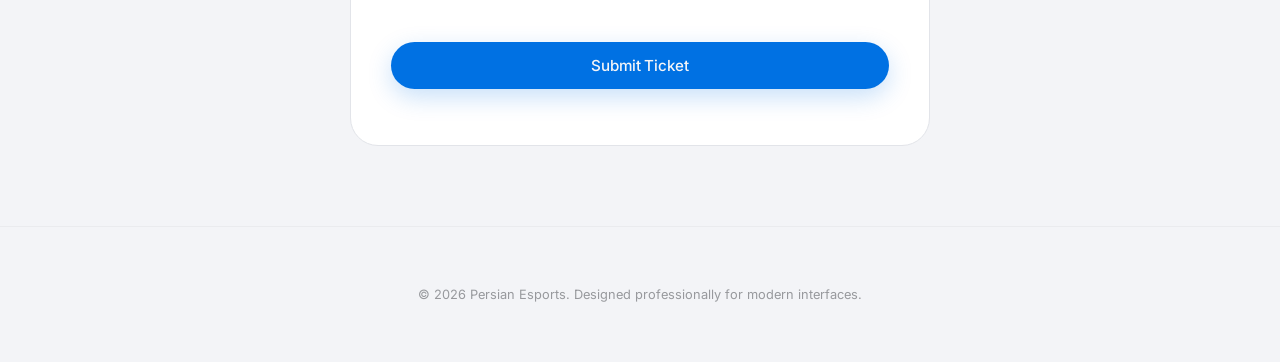
==== commit c172ac15: "Update index.html" ====
--- a/index.html
+++ b/index.html
@@ -11,6 +11,14 @@
     <link rel="stylesheet" href="https://cdnjs.cloudflare.com/ajax/libs/font-awesome/6.4.0/css/all.min.css">
 </head>
 <body>
+<div id="loading-screen">
+    <div class="loader-container">
+        <img src="assets/bglogo.png" alt="Persian Esports Logo" class="loader-logo">
+        <div class="loader-line-bar">
+            <div class="loader-line-progress"></div>
+        </div>
+    </div>
+</div>
 
     <canvas id="bg-canvas"></canvas>
 
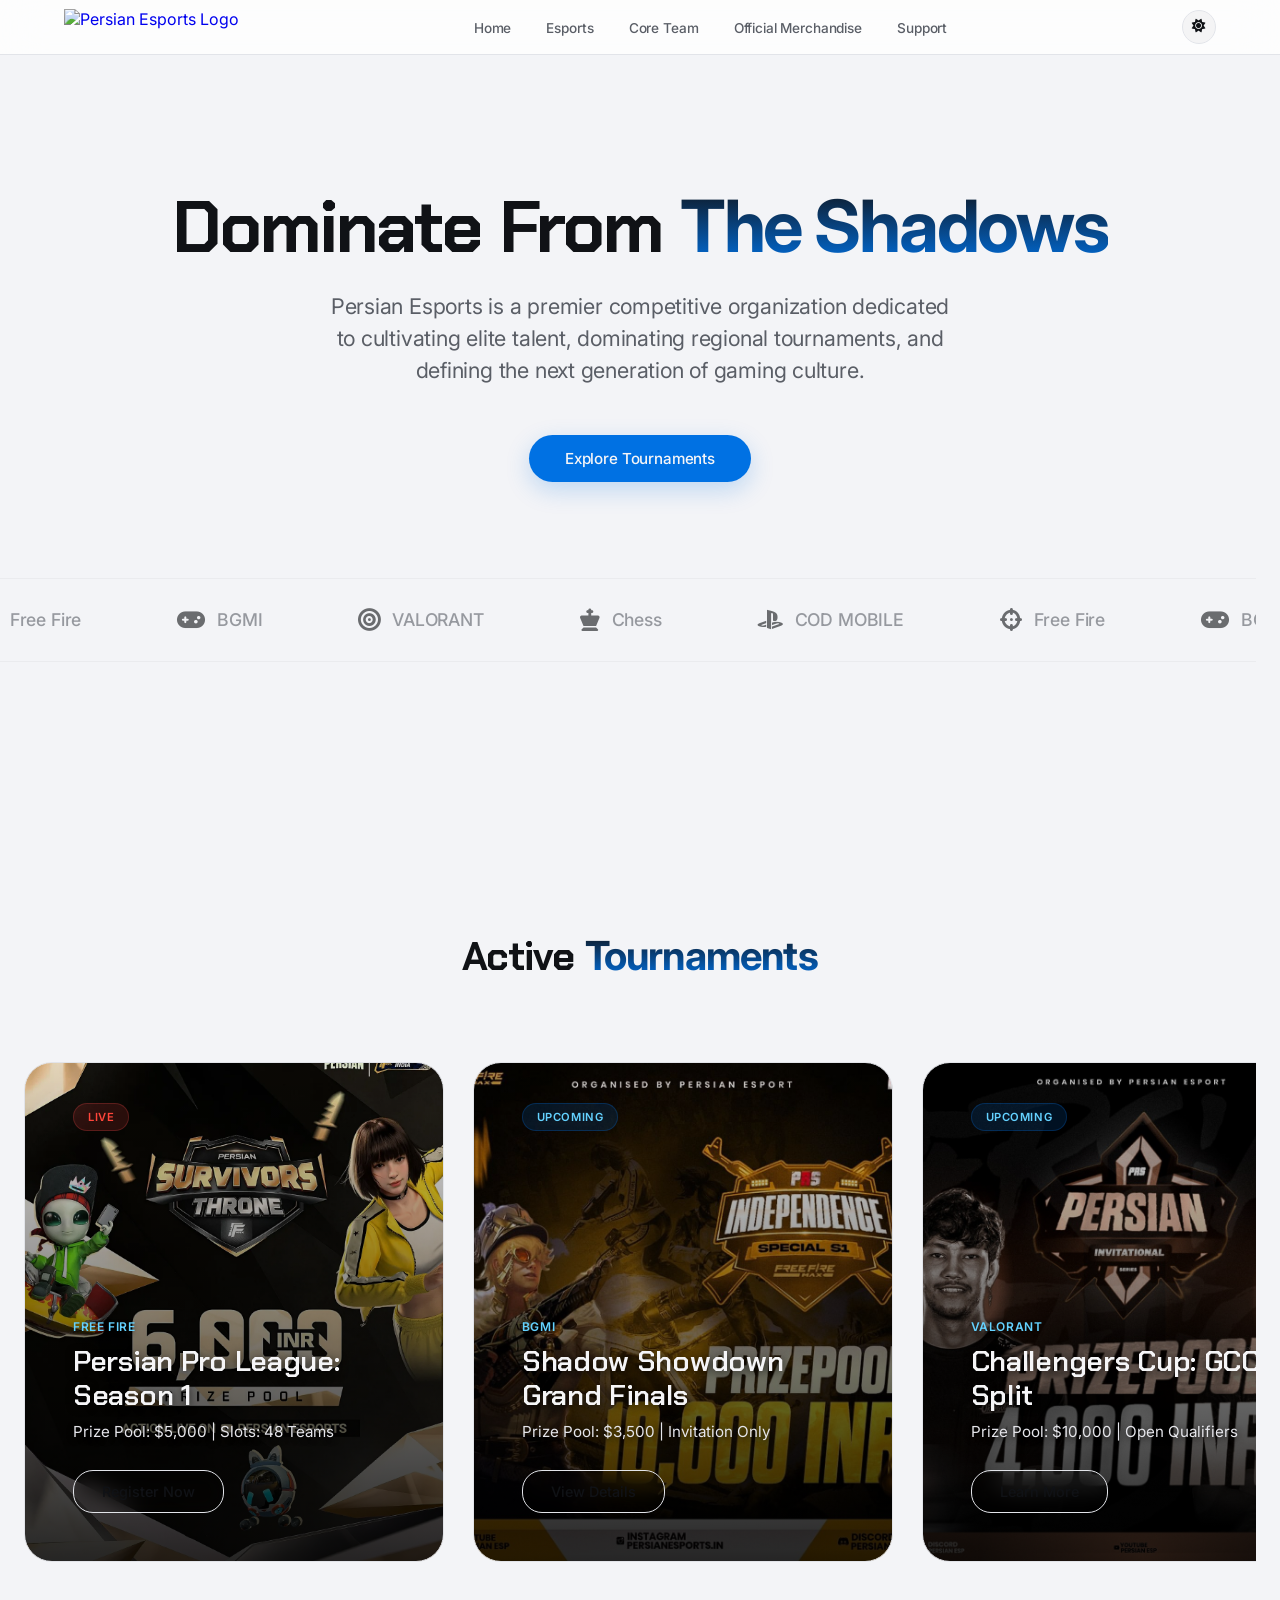
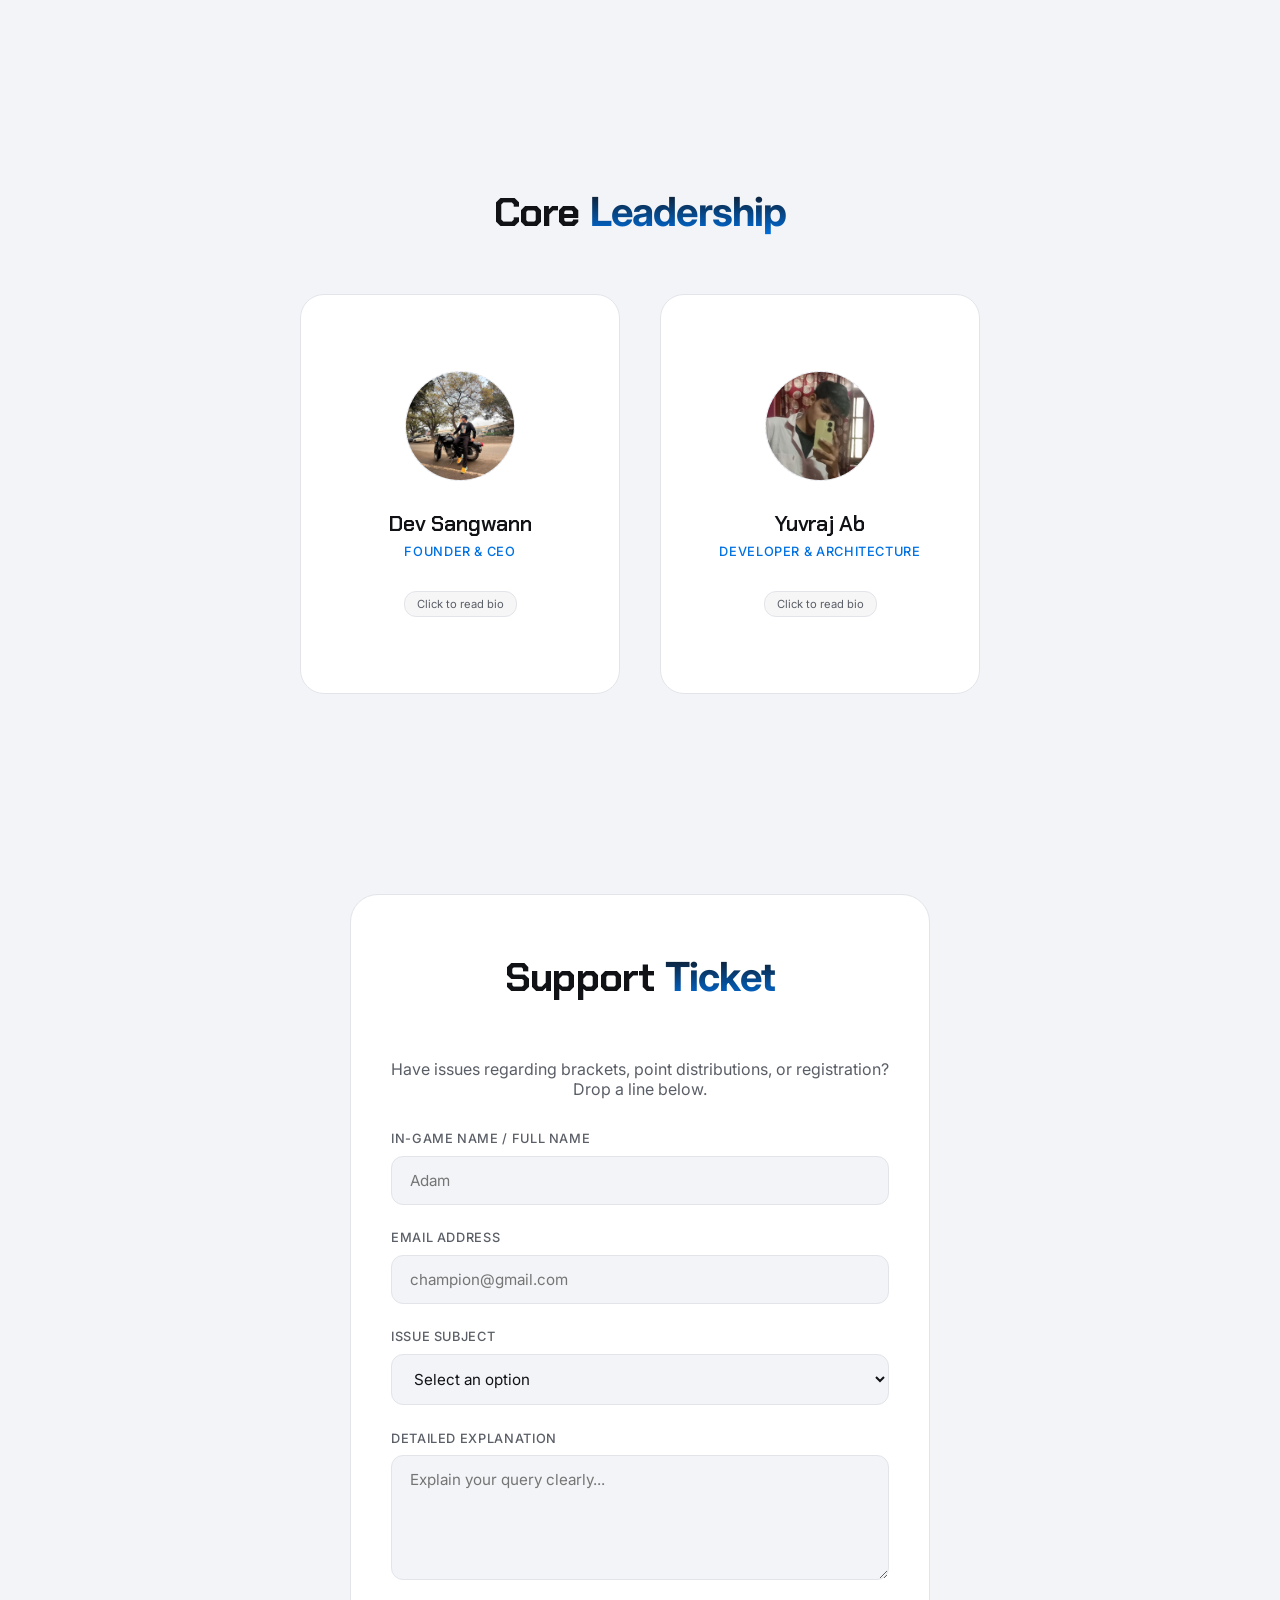
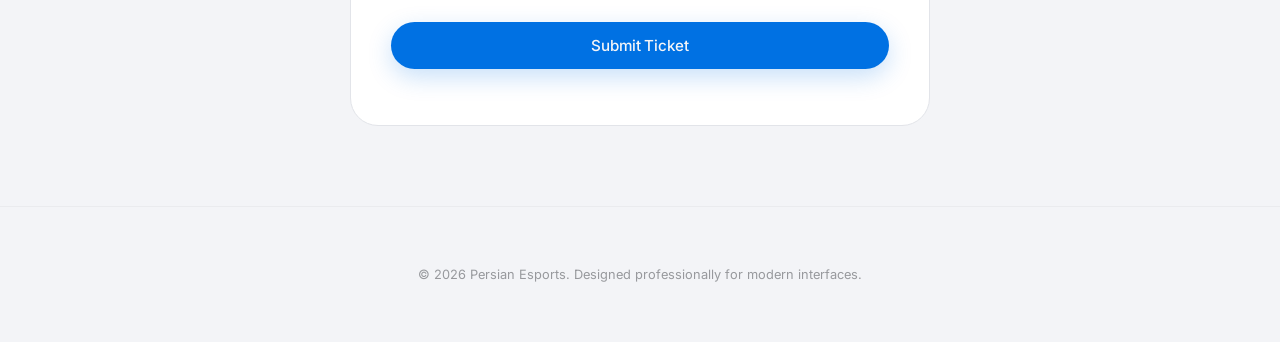
==== commit c51ce320: "Update index.html" ====
--- a/index.html
+++ b/index.html
@@ -11,14 +11,6 @@
     <link rel="stylesheet" href="https://cdnjs.cloudflare.com/ajax/libs/font-awesome/6.4.0/css/all.min.css">
 </head>
 <body>
-<div id="loading-screen">
-    <div class="loader-container">
-        <img src="assets/bglogo.png" alt="Persian Esports Logo" class="loader-logo">
-        <div class="loader-line-bar">
-            <div class="loader-line-progress"></div>
-        </div>
-    </div>
-</div>
 
     <canvas id="bg-canvas"></canvas>
 
@@ -217,5 +209,157 @@
     </footer>
 
     <script src="script.js"></script>
+
+<!-- Announcement Popup Start -->
+<div id="announcement-overlay" class="announcement-overlay">
+  <div class="announcement-popup">
+
+    <button id="announcement-close" class="announcement-close">
+      &times;
+    </button>
+
+    <img id="announcement-image" class="announcement-image" src="" alt="Announcement">
+
+    <div class="announcement-content">
+      <h2 id="announcement-title"></h2>
+      <p id="announcement-description"></p>
+
+      <a id="announcement-button" class="announcement-btn" href="#" target="_blank">
+        Click Here
+      </a>
+    </div>
+
+  </div>
+</div>
+
+<style>
+.announcement-overlay{
+  position:fixed;
+  inset:0;
+  background:rgba(0,0,0,.85);
+  backdrop-filter:blur(8px);
+  display:none;
+  justify-content:center;
+  align-items:flex-start;
+  padding:40px 15px;
+  z-index:999999;
+}
+
+.announcement-popup{
+  width:100%;
+  max-width:520px;
+  background:#0b0f19;
+  border:1px solid rgba(0,123,255,.4);
+  border-radius:18px;
+  overflow:hidden;
+  box-shadow:0 0 35px rgba(0,123,255,.35);
+  animation:popupShow .35s ease;
+  position:relative;
+}
+
+.announcement-image{
+  width:100%;
+  height:250px;
+  object-fit:cover;
+  display:block;
+}
+
+.announcement-content{
+  padding:22px;
+}
+
+.announcement-content h2{
+  color:#fff;
+  margin:0 0 10px;
+  font-size:1.5rem;
+}
+
+.announcement-content p{
+  color:#b7c3d4;
+  line-height:1.6;
+  margin-bottom:20px;
+}
+
+.announcement-btn{
+  display:block;
+  text-align:center;
+  text-decoration:none;
+  background:linear-gradient(135deg,#0066ff,#00a2ff);
+  color:#fff;
+  padding:14px;
+  border-radius:12px;
+  font-weight:700;
+  transition:.25s;
+}
+
+.announcement-btn:hover{
+  transform:translateY(-2px);
+}
+
+.announcement-close{
+  position:absolute;
+  top:10px;
+  right:10px;
+  width:40px;
+  height:40px;
+  border:none;
+  border-radius:50%;
+  cursor:pointer;
+  background:rgba(0,0,0,.65);
+  color:#fff;
+  font-size:24px;
+}
+
+@keyframes popupShow{
+  from{
+    opacity:0;
+    transform:translateY(-25px);
+  }
+  to{
+    opacity:1;
+    transform:translateY(0);
+  }
+}
+</style>
+
+<script>
+document.addEventListener("DOMContentLoaded", async () => {
+
+  try {
+    const response = await fetch("./announcement.json?v=" + Date.now());
+    const data = await response.json();
+
+    if (!data.active) return;
+
+    document.getElementById("announcement-title").textContent =
+      data.title || "";
+
+    document.getElementById("announcement-description").textContent =
+      data.description || "";
+
+    document.getElementById("announcement-image").src =
+      data.image || "";
+
+    document.getElementById("announcement-button").textContent =
+      data.buttonText || "Click Here";
+
+    document.getElementById("announcement-button").href =
+      data.buttonLink || "#";
+
+    document.getElementById("announcement-overlay").style.display = "flex";
+
+    document.getElementById("announcement-close")
+      .addEventListener("click", () => {
+        document.getElementById("announcement-overlay").style.display = "none";
+      });
+
+  } catch (error) {
+    console.log("Announcement disabled or missing announcement.json");
+  }
+
+});
+</script>
+<!-- Announcement Popup End -->
+
 </body>
 </html>
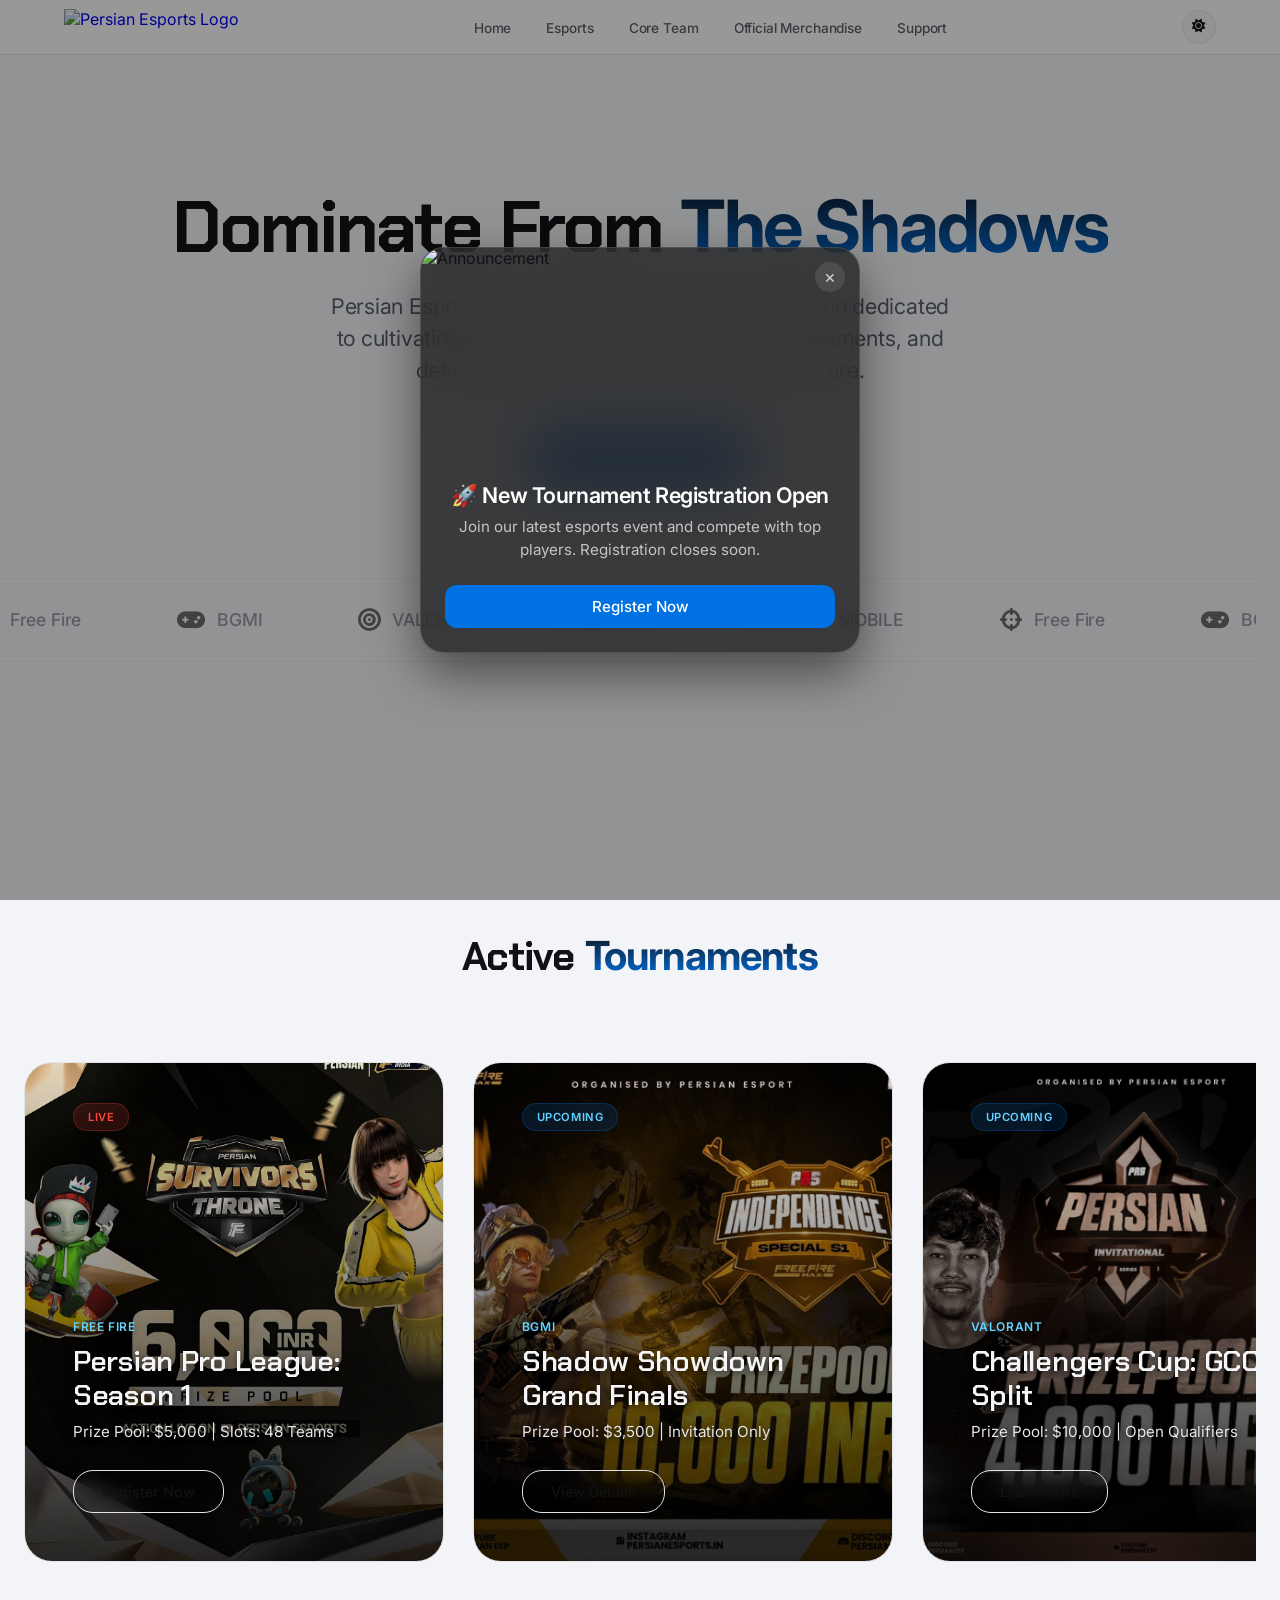
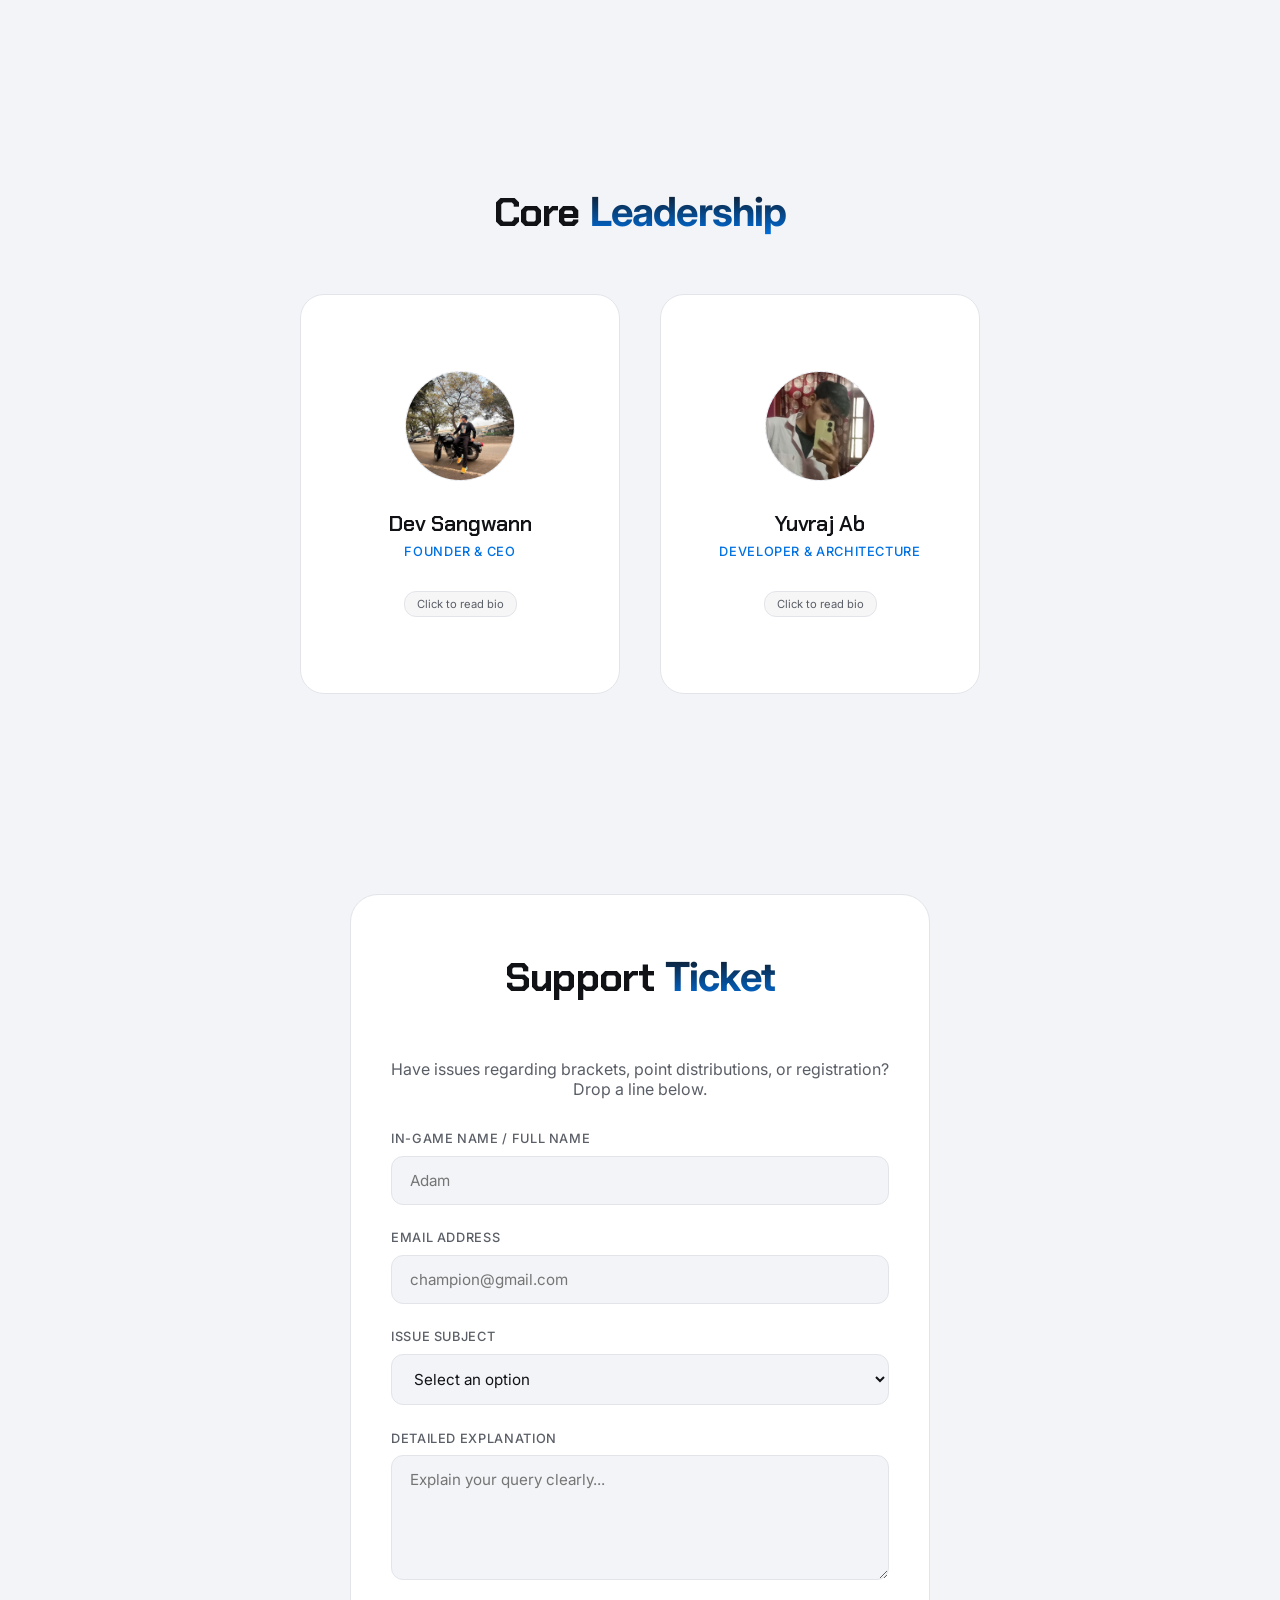
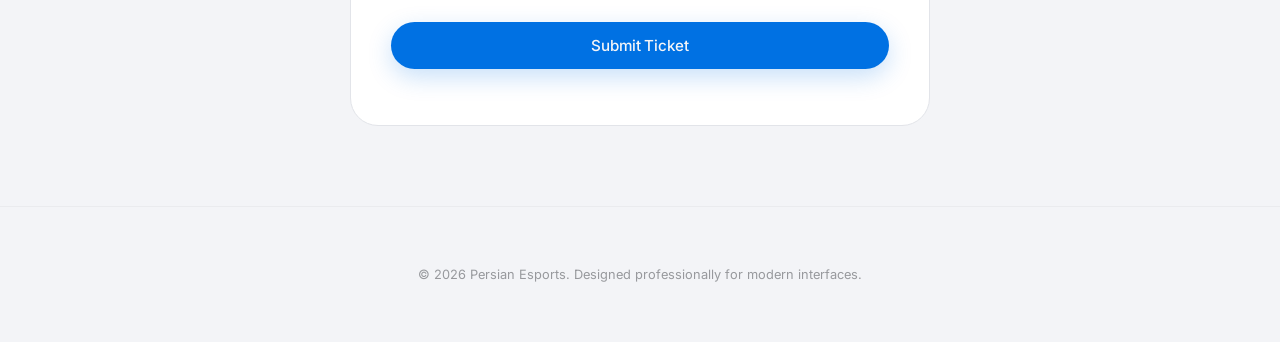
==== commit 16873c02: "Update index.html" ====
--- a/index.html
+++ b/index.html
@@ -210,7 +210,6 @@
 
     <script src="script.js"></script>
 
-<!-- Announcement Popup Start -->
 <div id="announcement-overlay" class="announcement-overlay">
   <div class="announcement-popup">
 
@@ -233,91 +232,117 @@
 </div>
 
 <style>
-.announcement-overlay{
-  position:fixed;
-  inset:0;
-  background:rgba(0,0,0,.85);
-  backdrop-filter:blur(8px);
-  display:none;
-  justify-content:center;
-  align-items:flex-start;
-  padding:40px 15px;
-  z-index:999999;
-}
-
-.announcement-popup{
-  width:100%;
-  max-width:520px;
-  background:#0b0f19;
-  border:1px solid rgba(0,123,255,.4);
-  border-radius:18px;
-  overflow:hidden;
-  box-shadow:0 0 35px rgba(0,123,255,.35);
-  animation:popupShow .35s ease;
-  position:relative;
-}
-
-.announcement-image{
-  width:100%;
-  height:250px;
-  object-fit:cover;
-  display:block;
-}
-
-.announcement-content{
-  padding:22px;
-}
-
-.announcement-content h2{
-  color:#fff;
-  margin:0 0 10px;
-  font-size:1.5rem;
-}
-
-.announcement-content p{
-  color:#b7c3d4;
-  line-height:1.6;
-  margin-bottom:20px;
-}
-
-.announcement-btn{
-  display:block;
-  text-align:center;
-  text-decoration:none;
-  background:linear-gradient(135deg,#0066ff,#00a2ff);
-  color:#fff;
-  padding:14px;
-  border-radius:12px;
-  font-weight:700;
-  transition:.25s;
-}
-
-.announcement-btn:hover{
-  transform:translateY(-2px);
-}
-
-.announcement-close{
-  position:absolute;
-  top:10px;
-  right:10px;
-  width:40px;
-  height:40px;
-  border:none;
-  border-radius:50%;
-  cursor:pointer;
-  background:rgba(0,0,0,.65);
-  color:#fff;
-  font-size:24px;
-}
-
-@keyframes popupShow{
-  from{
-    opacity:0;
-    transform:translateY(-25px);
+.announcement-overlay {
+  position: fixed;
+  inset: 0;
+  background: rgba(0, 0, 0, 0.4);
+  backdrop-filter: blur(20px) cubic-bezier(0.25, 0.8, 0.25, 1);
+  -webkit-backdrop-filter: blur(20px);
+  display: none;
+  justify-content: center;
+  align-items: center;
+  padding: 20px;
+  z-index: 999999;
+}
+
+.announcement-popup {
+  width: 100%;
+  max-width: 440px;
+  background: rgba(28, 28, 30, 0.75);
+  backdrop-filter: blur(30px);
+  -webkit-backdrop-filter: blur(30px);
+  border: 1px solid rgba(255, 255, 255, 0.12);
+  border-radius: 24px;
+  overflow: hidden;
+  box-shadow: 0 20px 50px rgba(0, 0, 0, 0.5);
+  animation: applePopupShow 0.45s cubic-bezier(0.16, 1, 0.3, 1);
+  position: relative;
+}
+
+.announcement-image {
+  width: 100%;
+  height: 210px;
+  object-fit: cover;
+  display: block;
+}
+
+.announcement-content {
+  padding: 24px;
+  text-align: center;
+  font-family: 'Inter', sans-serif;
+}
+
+.announcement-content h2 {
+  color: #ffffff;
+  margin: 0 0 8px;
+  font-size: 1.35rem;
+  font-weight: 600;
+  letter-spacing: -0.02em;
+}
+
+.announcement-content p {
+  color: rgba(255, 255, 255, 0.7);
+  line-height: 1.5;
+  font-size: 0.95rem;
+  margin-bottom: 24px;
+  font-weight: 400;
+}
+
+.announcement-btn {
+  display: block;
+  text-align: center;
+  text-decoration: none;
+  background: #0071e3;
+  color: #ffffff;
+  padding: 12px 20px;
+  border-radius: 12px;
+  font-weight: 500;
+  font-size: 0.95rem;
+  transition: background 0.2s ease, transform 0.2s ease;
+}
+
+.announcement-btn:hover {
+  background: #147ce5;
+  transform: scale(1.01);
+}
+
+.announcement-btn:active {
+  background: #0066cc;
+  transform: scale(0.99);
+}
+
+.announcement-close {
+  position: absolute;
+  top: 14px;
+  right: 14px;
+  width: 30px;
+  height: 30px;
+  border: none;
+  border-radius: 50%;
+  cursor: pointer;
+  background: rgba(255, 255, 255, 0.1);
+  color: rgba(255, 255, 255, 0.75);
+  font-size: 18px;
+  display: flex;
+  align-items: center;
+  justify-content: center;
+  transition: background 0.2s, color 0.2s;
+  z-index: 10;
+}
+
+.announcement-close:hover {
+  background: rgba(255, 255, 255, 0.2);
+  color: #ffffff;
+}
+
+@keyframes applePopupShow {
+  from {
+    opacity: 0;
+    transform: scale(0.92);
   }
-  to{
-    opacity:1;
-    transform:translateY(0);
+  to {
+    opacity: 1;
+    transform: scale(1);
   }
 }
 </style>
@@ -359,7 +384,6 @@
 
 });
 </script>
-<!-- Announcement Popup End -->
 
 </body>
 </html>
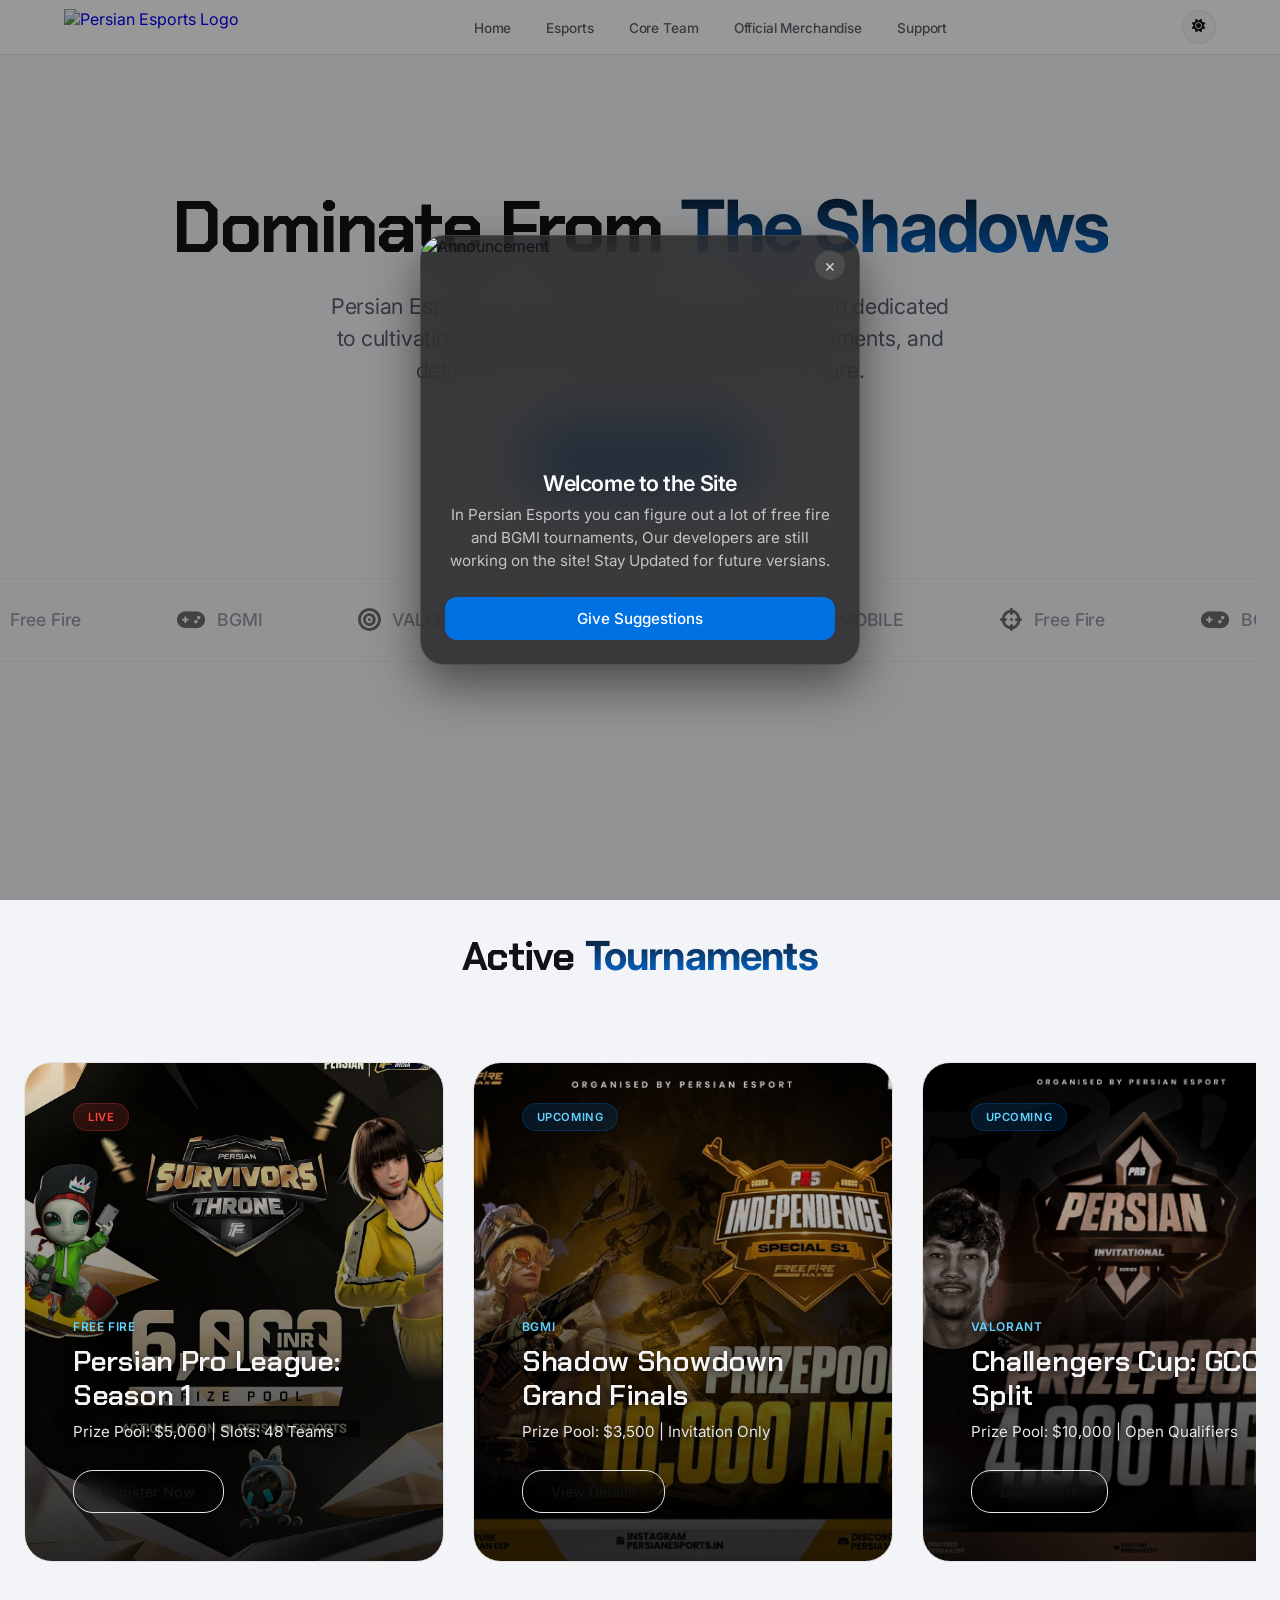
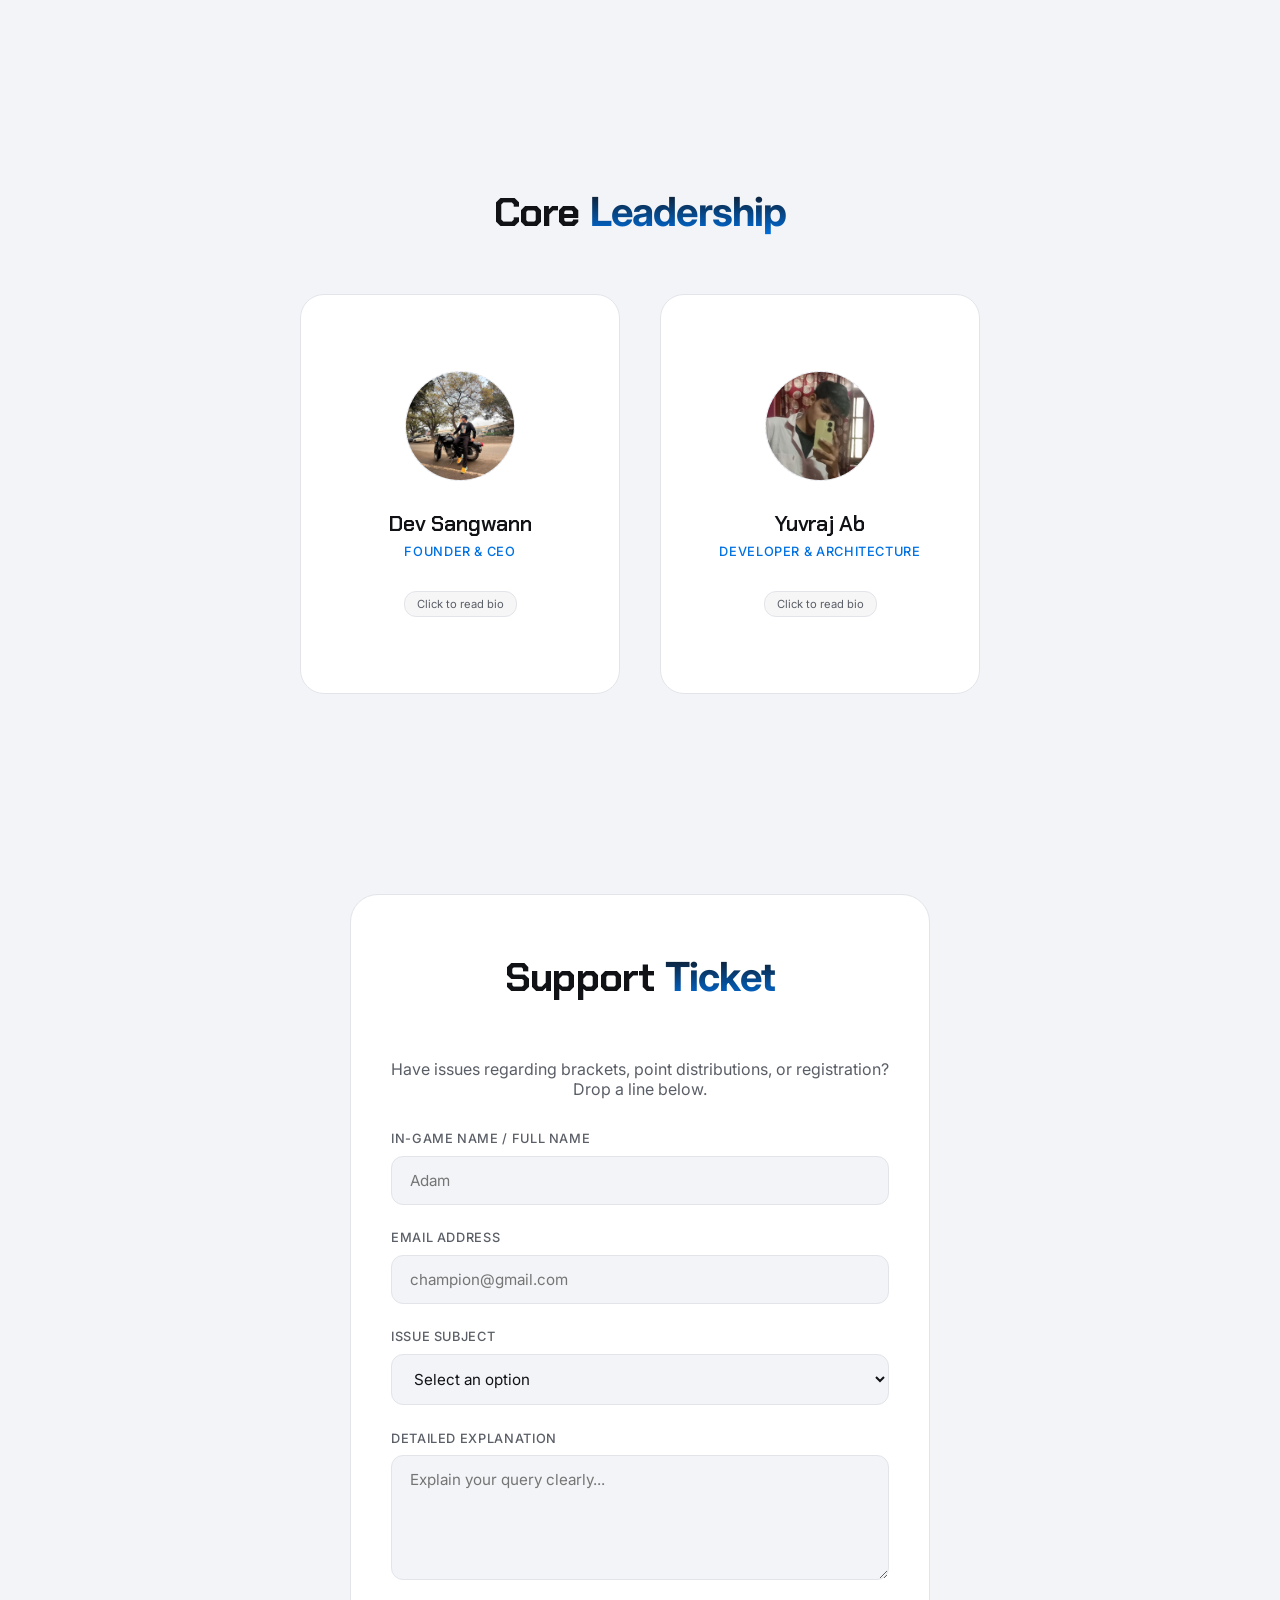
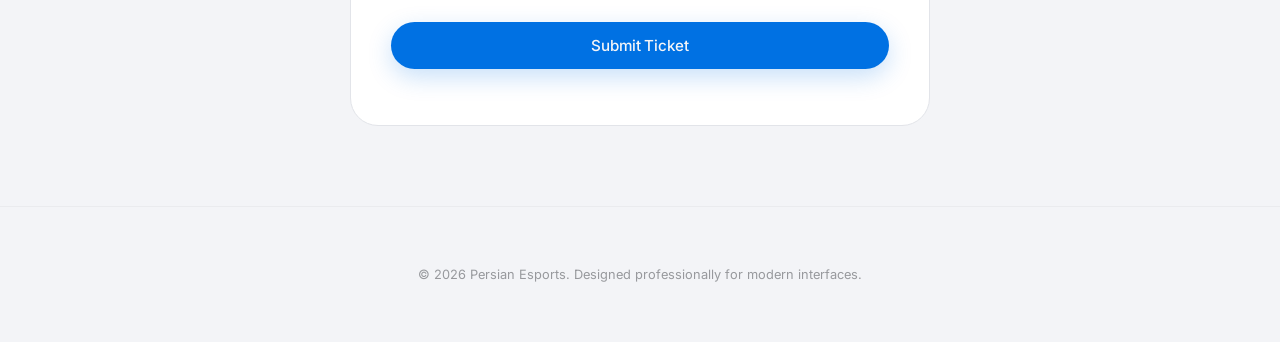
==== commit 6ad187f3: "Update index.html" ====
--- a/index.html
+++ b/index.html
@@ -3,7 +3,9 @@
 <head>
     <meta charset="UTF-8">
     <meta name="viewport" content="width=device-width, initial-scale=1.0">
-    <title>Persian Esports</title>
+<title>Persian Esports</title>
+
+<link rel="icon" type="image/png" href="assets/logo.png">
     <link rel="preconnect" href="https://fonts.googleapis.com">
     <link rel="preconnect" href="https://fonts.gstatic.com" crossorigin>
     <link href="https://fonts.googleapis.com/css2?family=Chakra+Petch:wght@500;600;700&family=Inter:wght@400;500;600;700&display=swap" rel="stylesheet">
@@ -165,7 +167,7 @@
                 <h2 class="section-title">Support <span class="text-gradient">Ticket</span></h2>
                 <p class="support-subtext">Have issues regarding brackets, point distributions, or registration? Drop a line below.</p>
 
-                <form id="support-form" action="https://formspree.io/f/YOUR_FORM_ID" method="POST">
+                <form id="support-form" action="https://formspree.io/f/xwvdworl" method="POST">
                     <div class="form-group">
                         <label for="name">In-Game Name / Full Name</label>
                         <input type="text" id="name" name="name" required placeholder="Adam">
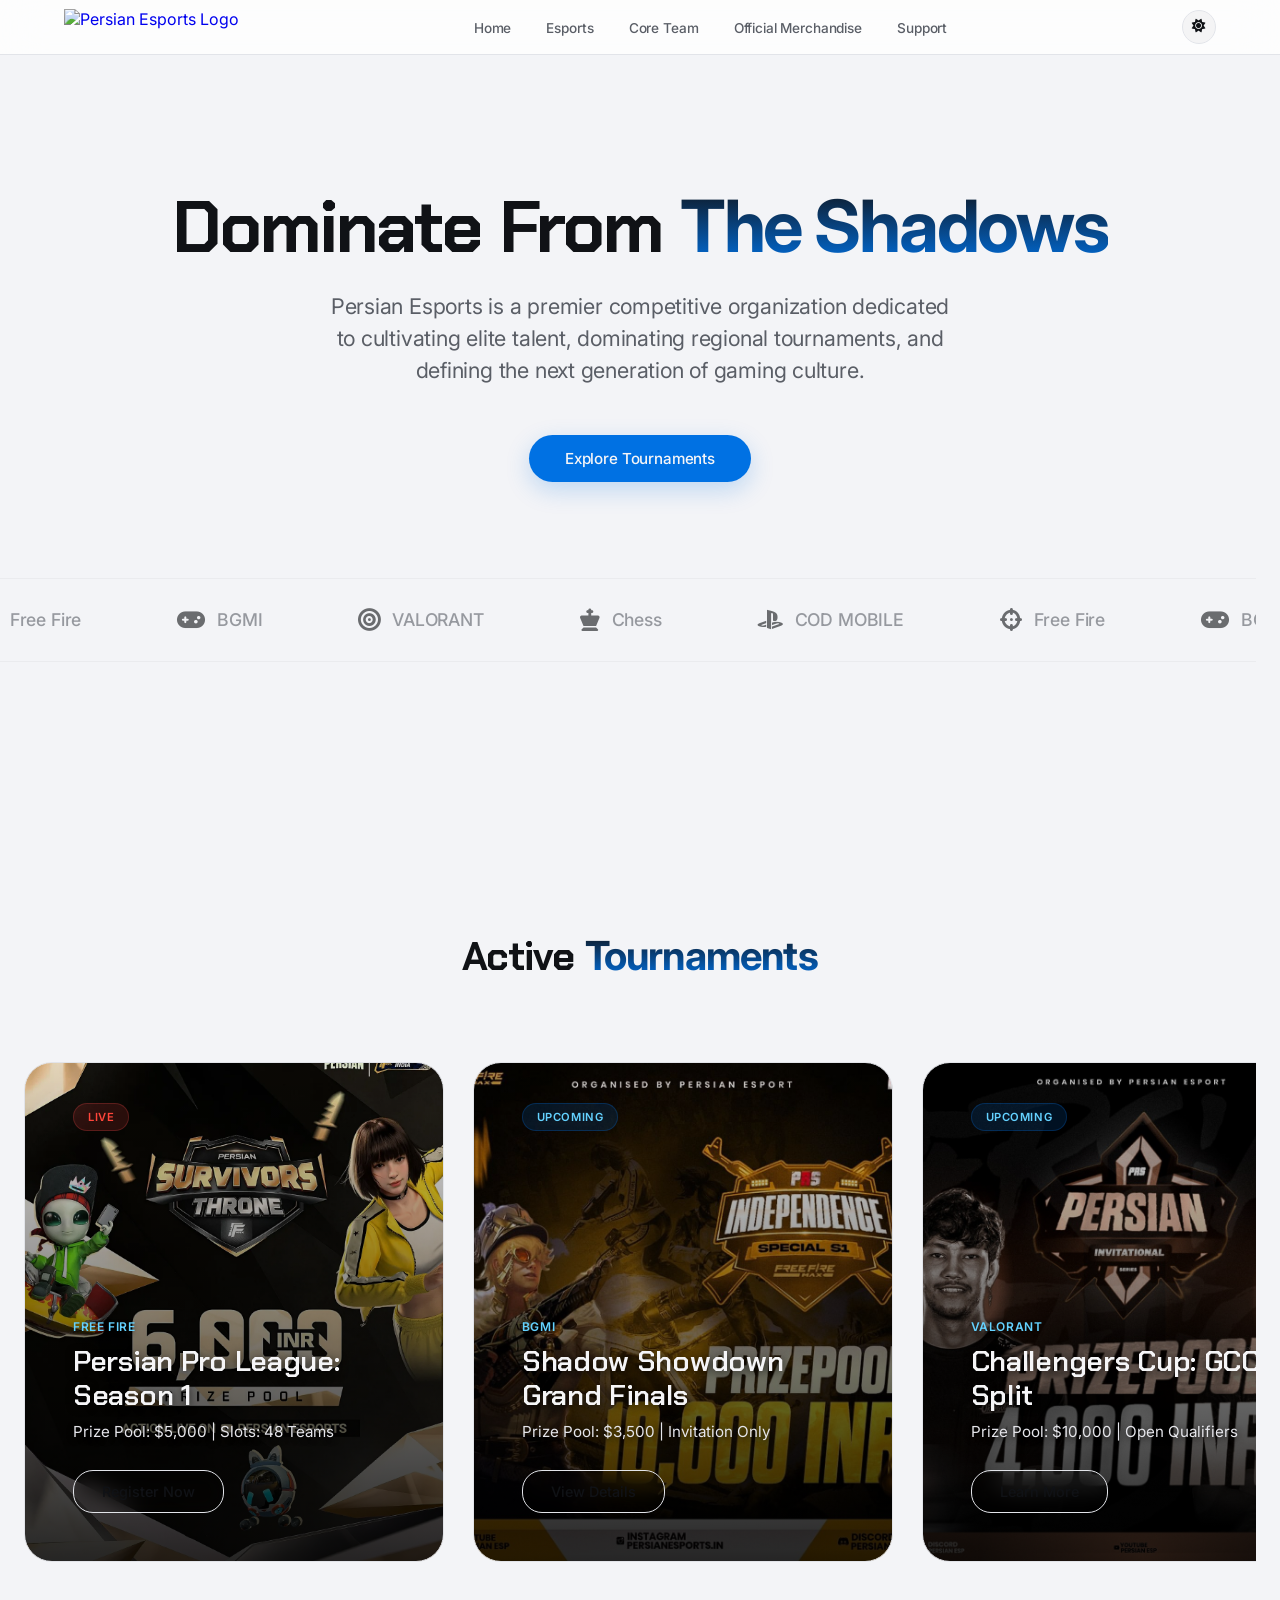
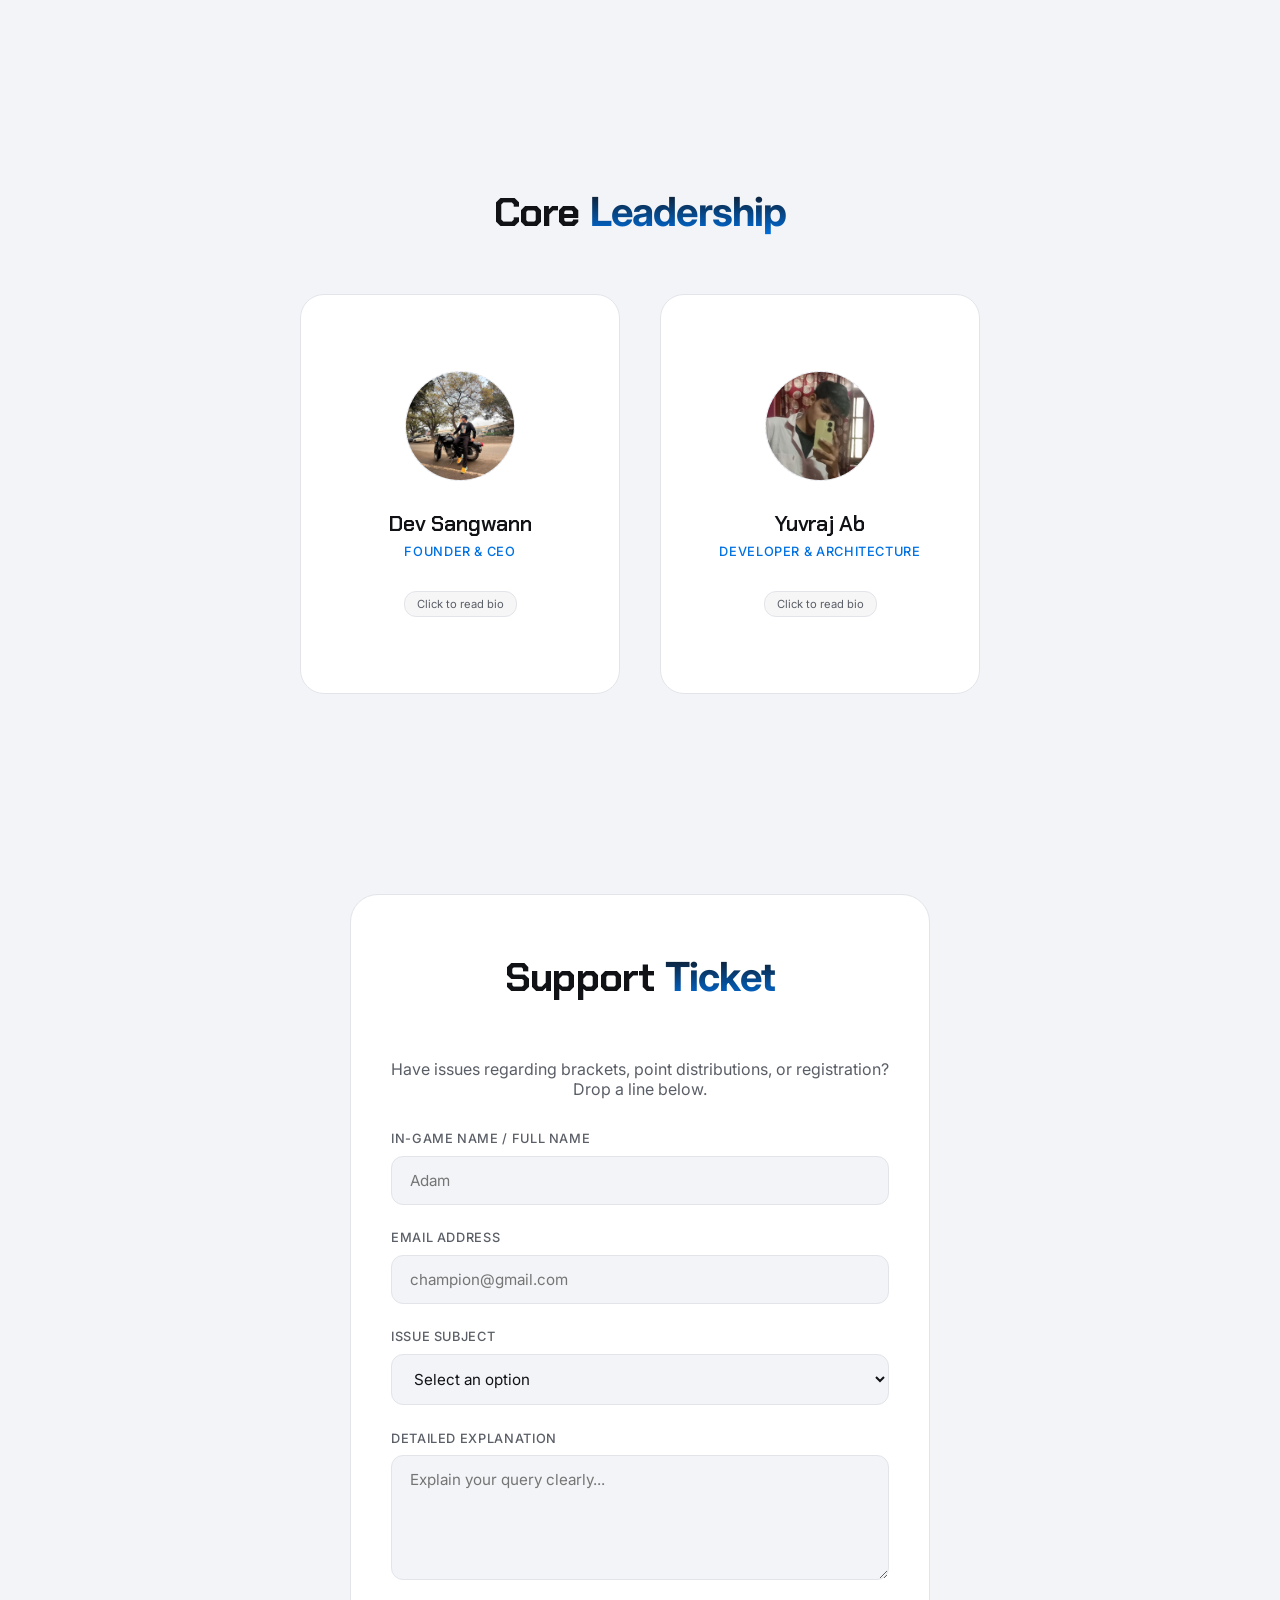
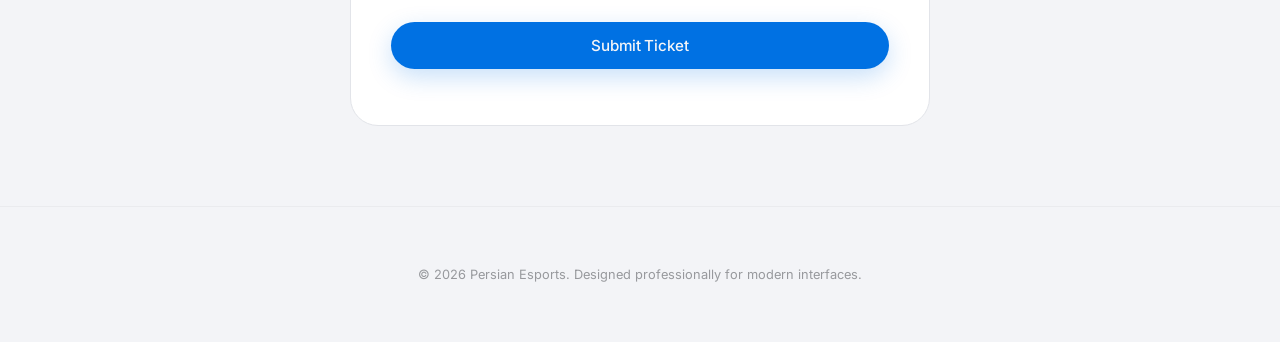
==== commit 9f0c4e3d: "Update index.html" ====
--- a/index.html
+++ b/index.html
@@ -385,7 +385,3 @@
   }
 
 });
-</script>
-
-</body>
-</html>
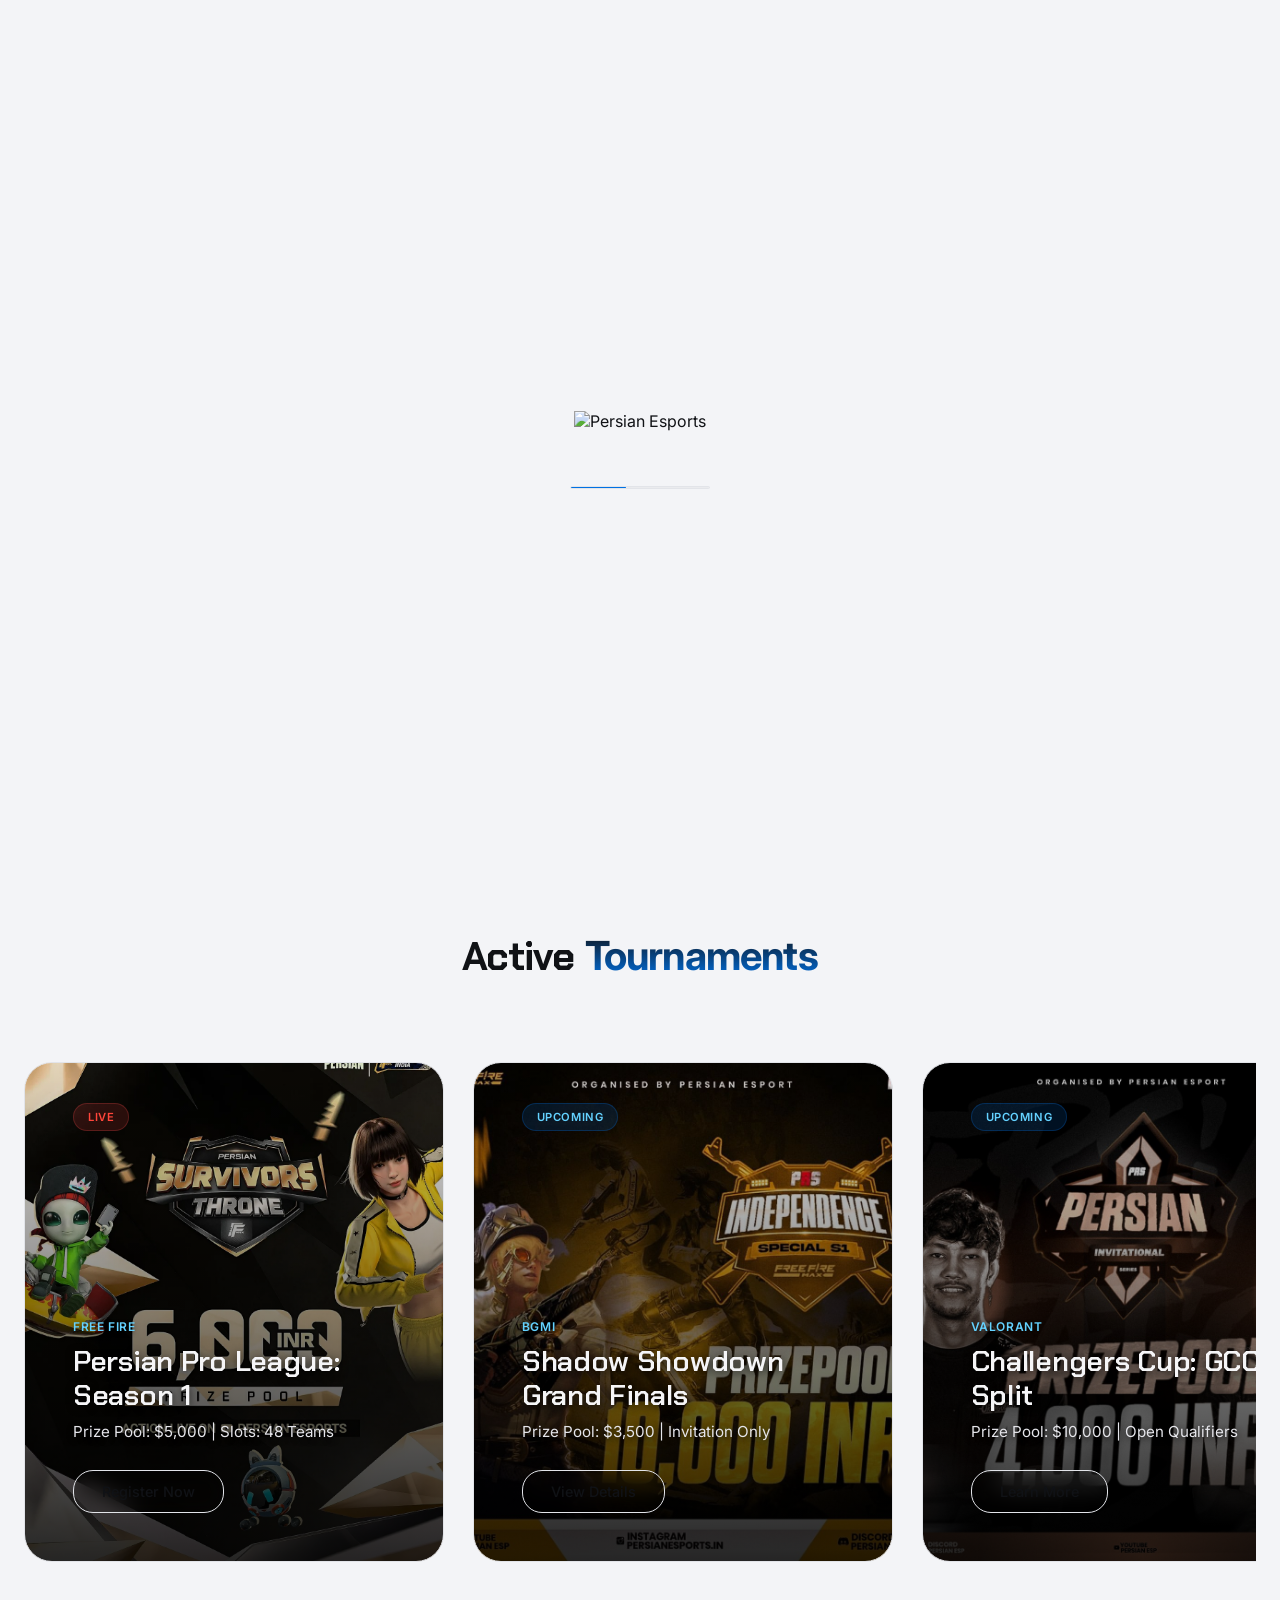
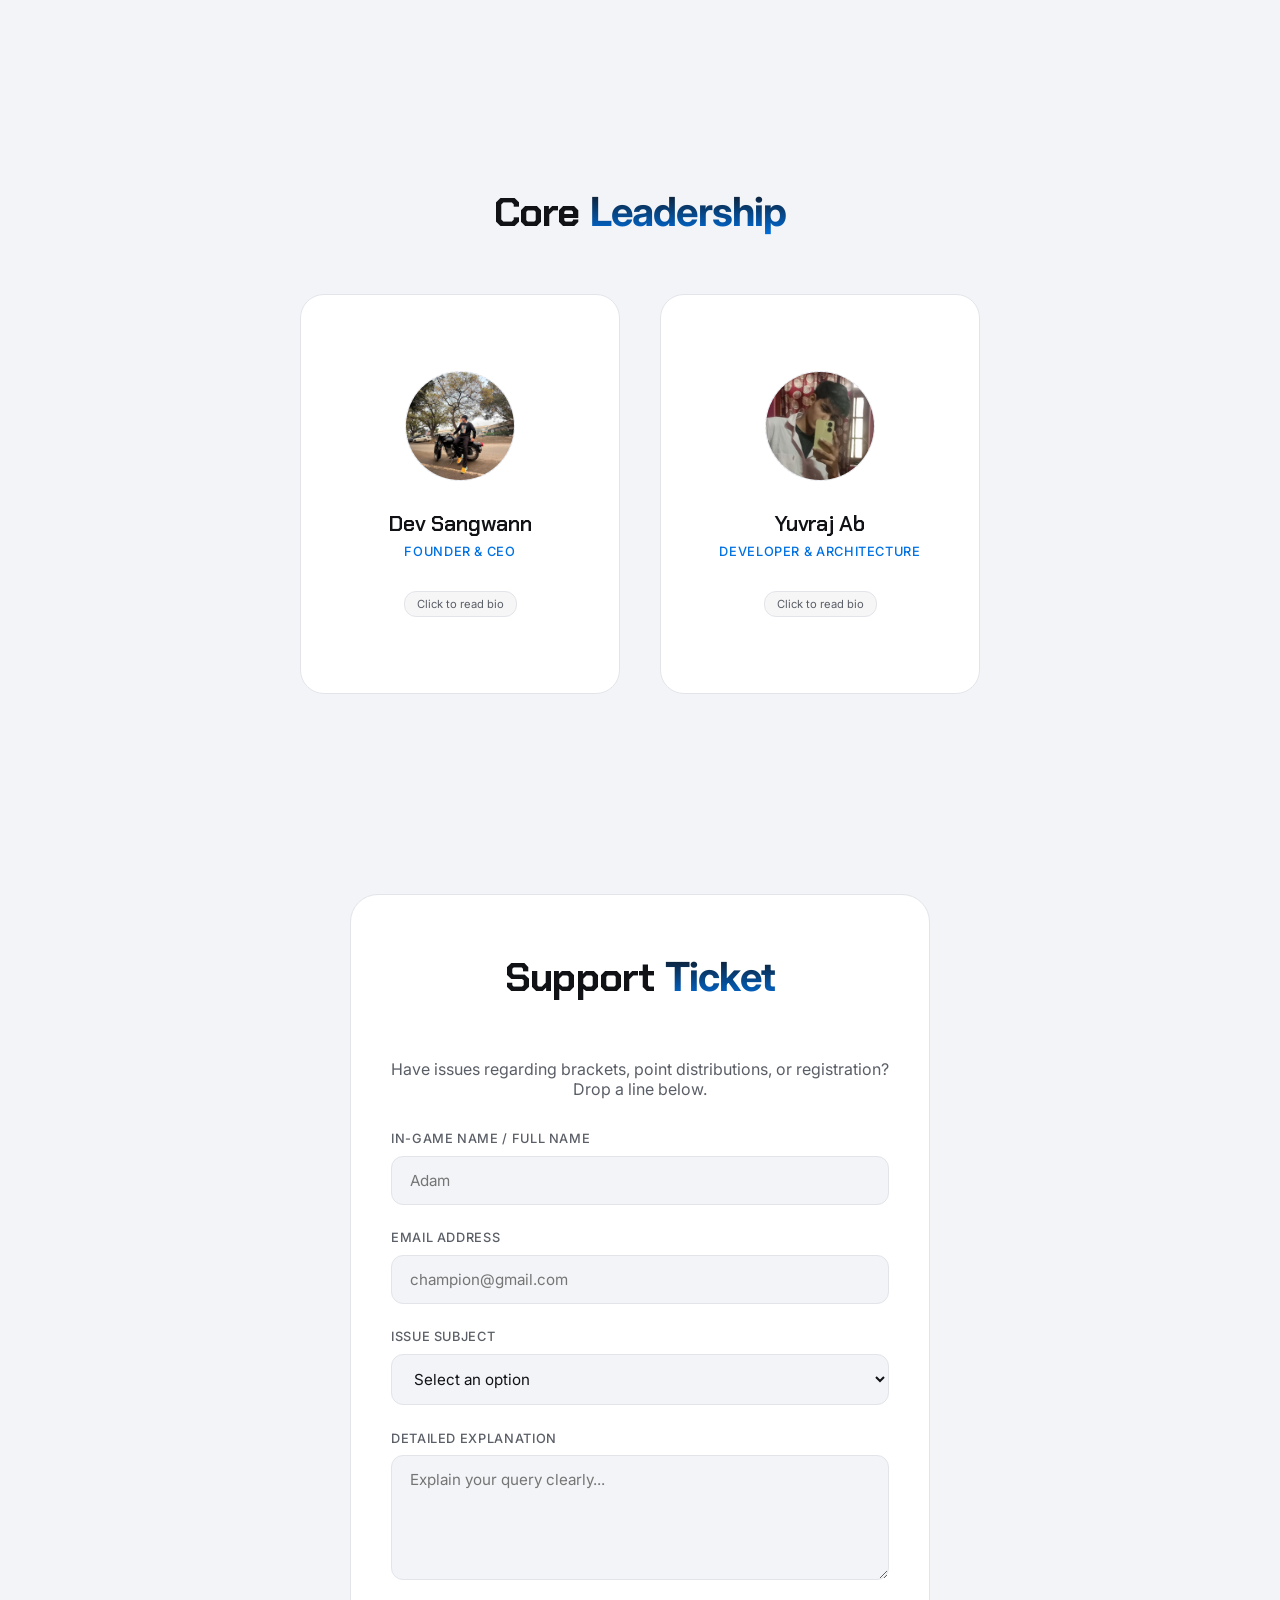
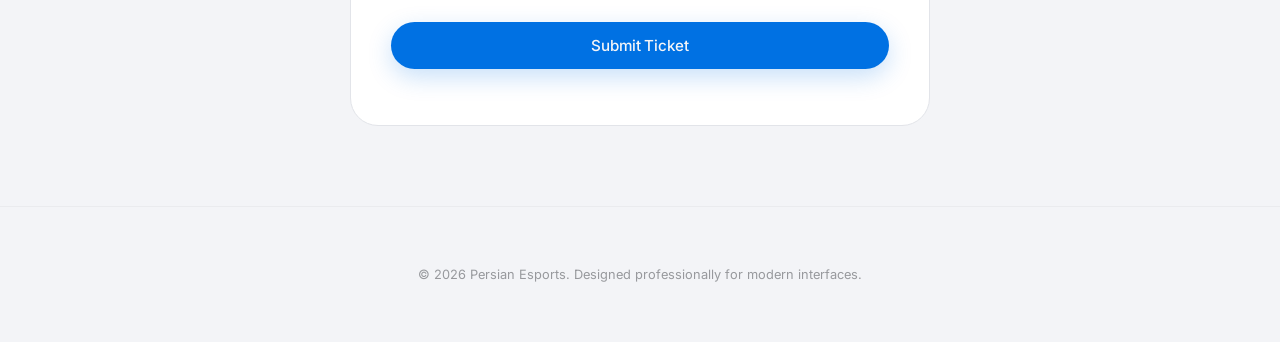
==== commit c76c9e97: "Add files via upload" ====
--- a/index.html
+++ b/index.html
@@ -13,6 +13,13 @@
     <link rel="stylesheet" href="https://cdnjs.cloudflare.com/ajax/libs/font-awesome/6.4.0/css/all.min.css">
 </head>
 <body>
+
+    <div id="site-loader" class="site-loader">
+        <div class="loader-inner">
+            <img src="assets/bglogo.png" alt="Persian Esports" class="loader-logo">
+            <div class="loader-bar"><span class="loader-bar-fill"></span></div>
+        </div>
+    </div>
 
     <canvas id="bg-canvas"></canvas>
 
@@ -350,7 +357,7 @@
 </style>
 
 <script>
-document.addEventListener("DOMContentLoaded", async () => {
+document.addEventListener("loaderComplete", async () => {
 
   try {
     const response = await fetch("./announcement.json?v=" + Date.now());
--- a/style.css
+++ b/style.css
@@ -49,6 +49,69 @@
     transition: background-color 0.35s ease, color 0.35s ease;
 }
 
+.site-loader {
+    position: fixed;
+    inset: 0;
+    z-index: 999999999;
+    background-color: var(--bg-deep-black);
+    display: flex;
+    align-items: center;
+    justify-content: center;
+    opacity: 1;
+    visibility: visible;
+    transition: opacity 0.5s ease, visibility 0.5s ease;
+}
+
+.site-loader.loader-hidden {
+    opacity: 0;
+    visibility: hidden;
+    pointer-events: none;
+}
+
+.loader-inner {
+    display: flex;
+    flex-direction: column;
+    align-items: center;
+    gap: 1.4rem;
+}
+
+.loader-logo {
+    height: 52px;
+    width: auto;
+    object-fit: contain;
+    animation: loaderPulse 1.4s ease-in-out infinite;
+}
+
+.loader-bar {
+    width: 140px;
+    height: 3px;
+    border-radius: 4px;
+    background-color: var(--surface-subtle);
+    border: 1px solid var(--border-color);
+    overflow: hidden;
+}
+
+.loader-bar-fill {
+    display: block;
+    height: 100%;
+    width: 40%;
+    border-radius: 4px;
+    background-color: var(--neon-blue);
+    box-shadow: 0 0 12px var(--neon-blue-glow);
+    animation: loaderBarMove 1.1s ease-in-out infinite;
+}
+
+@keyframes loaderPulse {
+    0%, 100% { opacity: 1; transform: scale(1); }
+    50% { opacity: 0.55; transform: scale(0.94); }
+}
+
+@keyframes loaderBarMove {
+    0% { transform: translateX(-100%); }
+    50% { transform: translateX(120%); }
+    100% { transform: translateX(-100%); }
+}
+
 #bg-canvas {
     position: fixed;
     top: 0;
@@ -697,96 +760,168 @@
 
 .merch-hero {
     text-align: center;
-    padding-top: 60px;
-}
-
-.merch-hero p {
-    color: var(--text-gray);
-    max-width: 560px;
-    margin: 1rem auto 0 auto;
-    font-size: 1.05rem;
-    line-height: 1.6;
+    padding-top: 80px;
+    max-width: 1200px;
+    margin: 0 auto;
+    padding-left: 20px;
+    padding-right: 20px;
+}
+
+.merch-subtitle {
+    color: var(--text-gray);
+    max-width: 600px;
+    margin: 1.2rem auto 0 auto;
+    font-size: 1.1rem;
+    line-height: 1.7;
 }
 
 .merch-grid {
     display: grid;
-    grid-template-columns: repeat(auto-fill, minmax(260px, 1fr));
-    gap: 1.8rem;
-    width: 100%;
-    margin-top: 3.5rem;
+    grid-template-columns: repeat(auto-fit, minmax(320px, 1fr));
+    gap: 2.5rem;
+    width: 100%;
+    margin-top: 4.5rem;
+    margin-bottom: 4rem;
 }
 
 .merch-card {
     background-color: var(--bg-card-dark);
-    border: 1px solid var(--border-color);
-    border-radius: 22px;
-    padding: 2.5rem 1.8rem;
-    text-align: center;
-    transition: all 0.3s cubic-bezier(0.25, 1, 0.5, 1);
+    border: 1px solid rgba(255, 255, 255, 0.05);
+    border-radius: 24px;
+    overflow: hidden;
+    display: flex;
+    flex-direction: column;
+    text-align: left;
+    transition: all 0.4s cubic-bezier(0.16, 1, 0.3, 1);
+    position: relative;
 }
 
 .merch-card:hover {
-    transform: translateY(-6px);
-    border-color: rgba(0, 113, 227, 0.35);
-    box-shadow: 0 20px 40px rgba(0, 113, 227, 0.12);
-}
-
-.merch-icon {
-    width: 64px;
-    height: 64px;
-    border-radius: 50%;
-    background: var(--surface-subtle);
-    border: 1px solid var(--border-color);
+    transform: translateY(-8px);
+    border-color: rgba(0, 113, 227, 0.4);
+    box-shadow: 0 30px 60px rgba(0, 113, 227, 0.15), 0 0 0 1px rgba(0, 113, 227, 0.2);
+}
+
+.merch-img-wrapper {
+    width: 100%;
+    height: 340px;
+    background: radial-gradient(circle at center, rgba(0, 113, 227, 0.15) 0%, transparent 70%), var(--surface-subtle);
+    position: relative;
     display: flex;
     align-items: center;
     justify-content: center;
-    font-size: 1.5rem;
-    color: var(--neon-blue);
-    margin: 0 auto 1.4rem auto;
+    overflow: hidden;
+}
+
+.merch-img {
+    width: 85%;
+    height: 85%;
+    object-fit: contain;
+    transition: transform 0.5s cubic-bezier(0.16, 1, 0.3, 1);
+}
+
+.merch-card:hover .merch-img {
+    transform: scale(1.08) rotate(1deg);
+}
+
+.merch-tag {
+    position: absolute;
+    top: 1.2rem;
+    left: 1.2rem;
+    padding: 6px 14px;
+    border-radius: 30px;
+    font-size: 0.75rem;
+    font-weight: 700;
+    text-transform: uppercase;
+    letter-spacing: 0.08em;
+    background-color: rgba(0, 113, 227, 0.2);
+    color: #64d2ff;
+    backdrop-filter: blur(8px);
+    border: 1px solid rgba(0, 113, 227, 0.3);
+}
+
+.merch-info {
+    padding: 2rem;
+    display: flex;
+    flex-direction: column;
+    flex-grow: 1;
 }
 
 .merch-card h3 {
     font-family: 'Chakra Petch', 'Inter', sans-serif;
-    font-size: 1.15rem;
+    font-size: 1.35rem;
+    font-weight: 700;
+    margin-bottom: 0.75rem;
+    color: #ffffff;
+    letter-spacing: -0.02em;
+}
+
+.merch-card p {
+    color: var(--text-gray);
+    font-size: 0.95rem;
+    line-height: 1.6;
+    margin-bottom: 2rem;
+    flex-grow: 1;
+}
+
+.merch-footer {
+    display: flex;
+    align-items: center;
+    justify-content: space-between;
+    margin-top: auto;
+    border-top: 1px solid rgba(255, 255, 255, 0.05);
+    padding-top: 1.5rem;
+}
+
+.merch-price {
+    font-family: 'Chakra Petch', sans-serif;
+    font-size: 1.4rem;
+    font-weight: 700;
+    color: #ffffff;
+}
+
+.btn-shop {
+    display: inline-flex;
+    align-items: center;
+    gap: 0.5rem;
+    background-color: var(--neon-blue, #0071e3);
+    color: #ffffff;
+    padding: 10px 22px;
+    border-radius: 12px;
+    font-size: 0.9rem;
     font-weight: 600;
-    margin-bottom: 0.6rem;
-}
-
-.merch-card p {
-    color: var(--text-gray);
-    font-size: 0.9rem;
-    line-height: 1.5;
-}
-
-.merch-tag {
-    display: inline-block;
-    margin-top: 1.2rem;
-    padding: 5px 14px;
-    border-radius: 14px;
-    font-size: 0.7rem;
-    font-weight: 600;
-    text-transform: uppercase;
-    letter-spacing: 0.05em;
-    background-color: rgba(0, 113, 227, 0.15);
-    color: #64d2ff;
-    border: 1px solid rgba(0, 113, 227, 0.25);
-}
-
-@media (max-width: 900px) {
-    .hero-content h1 {
-        font-size: 3.2rem;
-    }
+    text-decoration: none;
+    transition: all 0.3s ease;
+    border: 1px solid transparent;
+}
+
+.btn-shop:hover {
+    background-color: transparent;
+    border-color: var(--neon-blue, #0071e3);
+    color: var(--neon-blue, #64d2ff);
+    box-shadow: 0 0 15px rgba(0, 113, 227, 0.4);
+}
+
+.btn-shop i {
+    font-size: 0.85rem;
+    transition: transform 0.2s ease;
+}
+
+.btn-shop:hover i {
+    transform: translateX(2px);
 }
 
 @media (max-width: 768px) {
+    .merch-grid {
+        grid-template-columns: 1fr;
+        gap: 2rem;
+    }
+    .merch-img-wrapper {
+        height: 280px;
+    }
     .hamburger {
         display: block;
     }
-
-    .hamburger.active .bar:nth-child(2) { opacity: 0; }
-    .hamburger.active .bar:nth-child(1) { transform: translateY(6px) rotate(45deg); }
-    .hamburger.active .bar:nth-child(3) { transform: translateY(-6px) rotate(-45deg); }
-
     .nav-menu {
         position: fixed;
         left: -100%;
@@ -804,31 +939,25 @@
         border-top: 1px solid var(--border-color);
         z-index: 9999;
     }
-
     .nav-menu.active {
         left: 0;
     }
-
     .nav-menu a {
         font-size: 1.1rem;
         color: var(--text-white);
         display: block;
         width: 100%;
     }
-
     .section {
         padding: 90px 20px 50px 20px;
     }
-
     .hero-content h1 {
         font-size: 2.6rem;
     }
-
     .apple-carousel {
         padding-left: 0;
         gap: 1.2rem;
     }
-
     .carousel-card {
         flex: 0 0 85vw;
         height: 440px;
@@ -837,11 +966,9 @@
         background-repeat: no-repeat;
         padding: 2rem;
     }
-
     .support-container {
         padding: 2.5rem 1.5rem;
     }
-
     .team-card {
         width: 100%;
         max-width: 320px;
